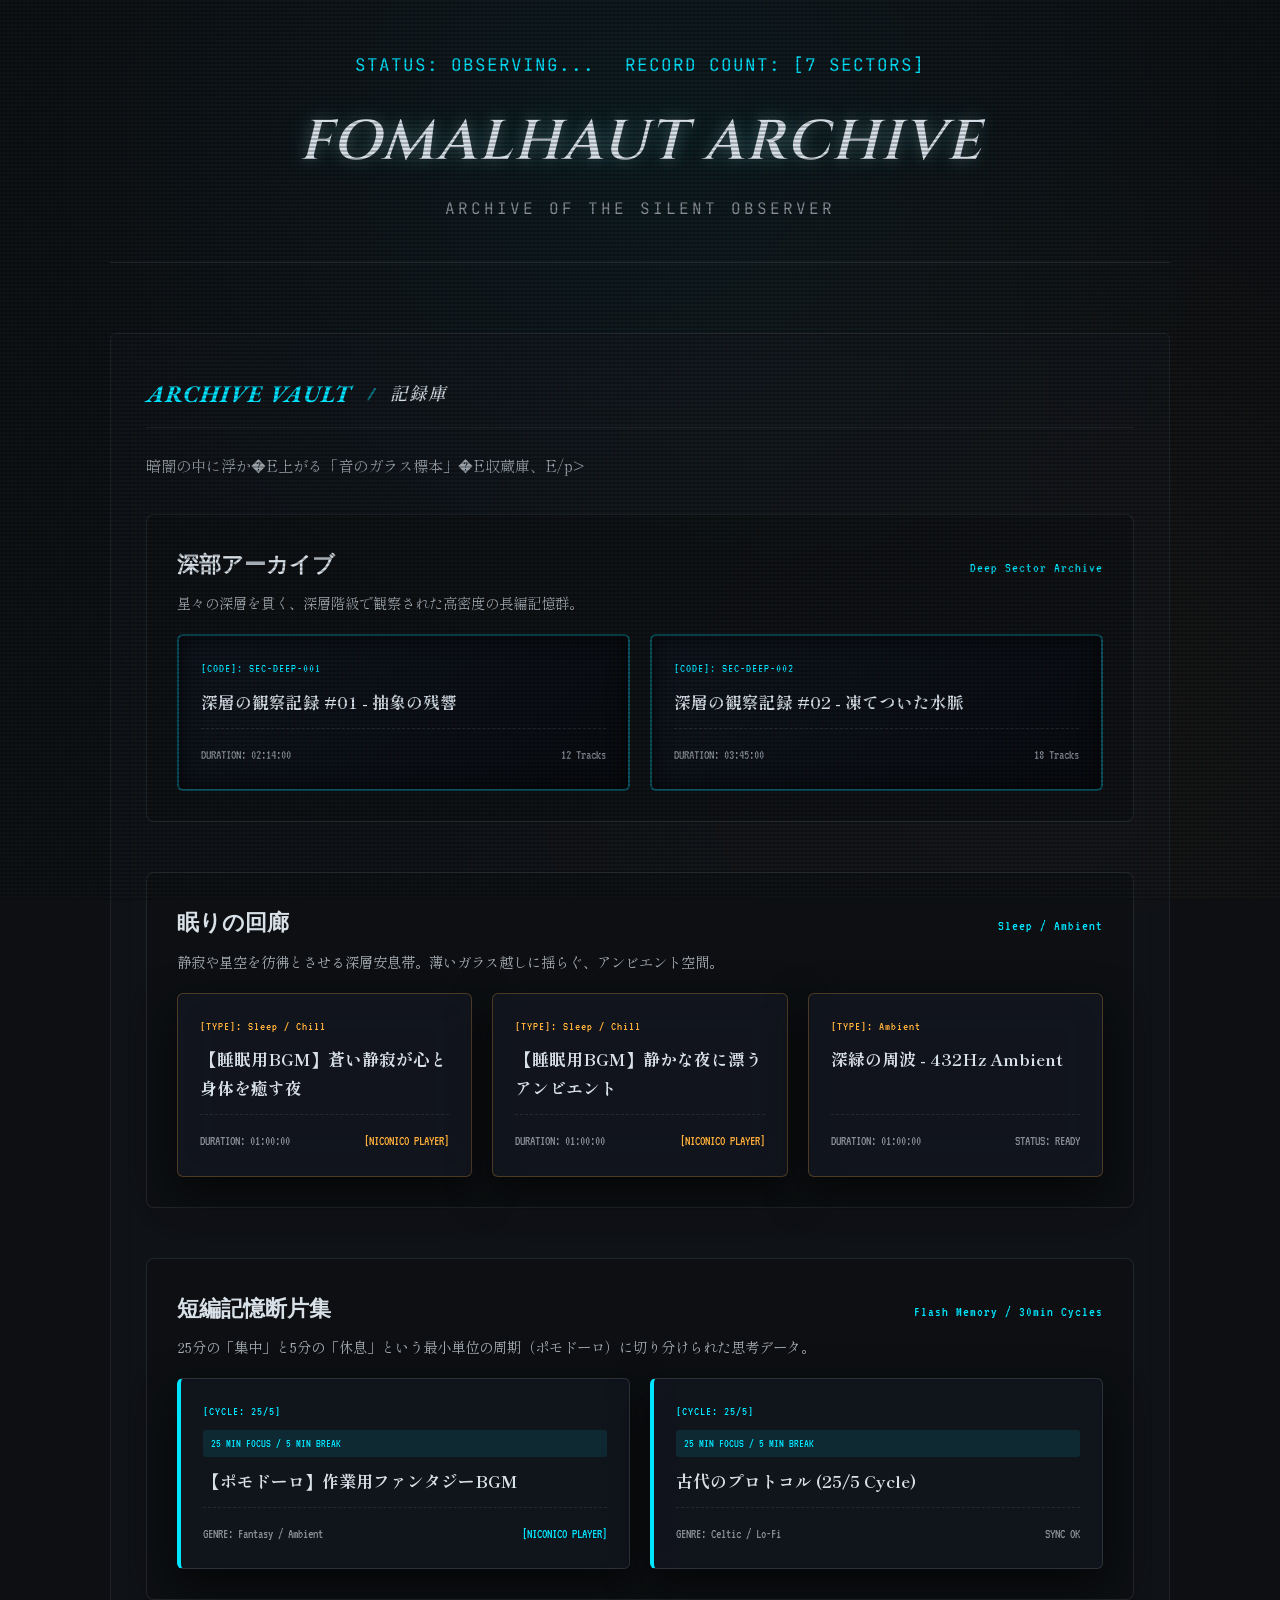
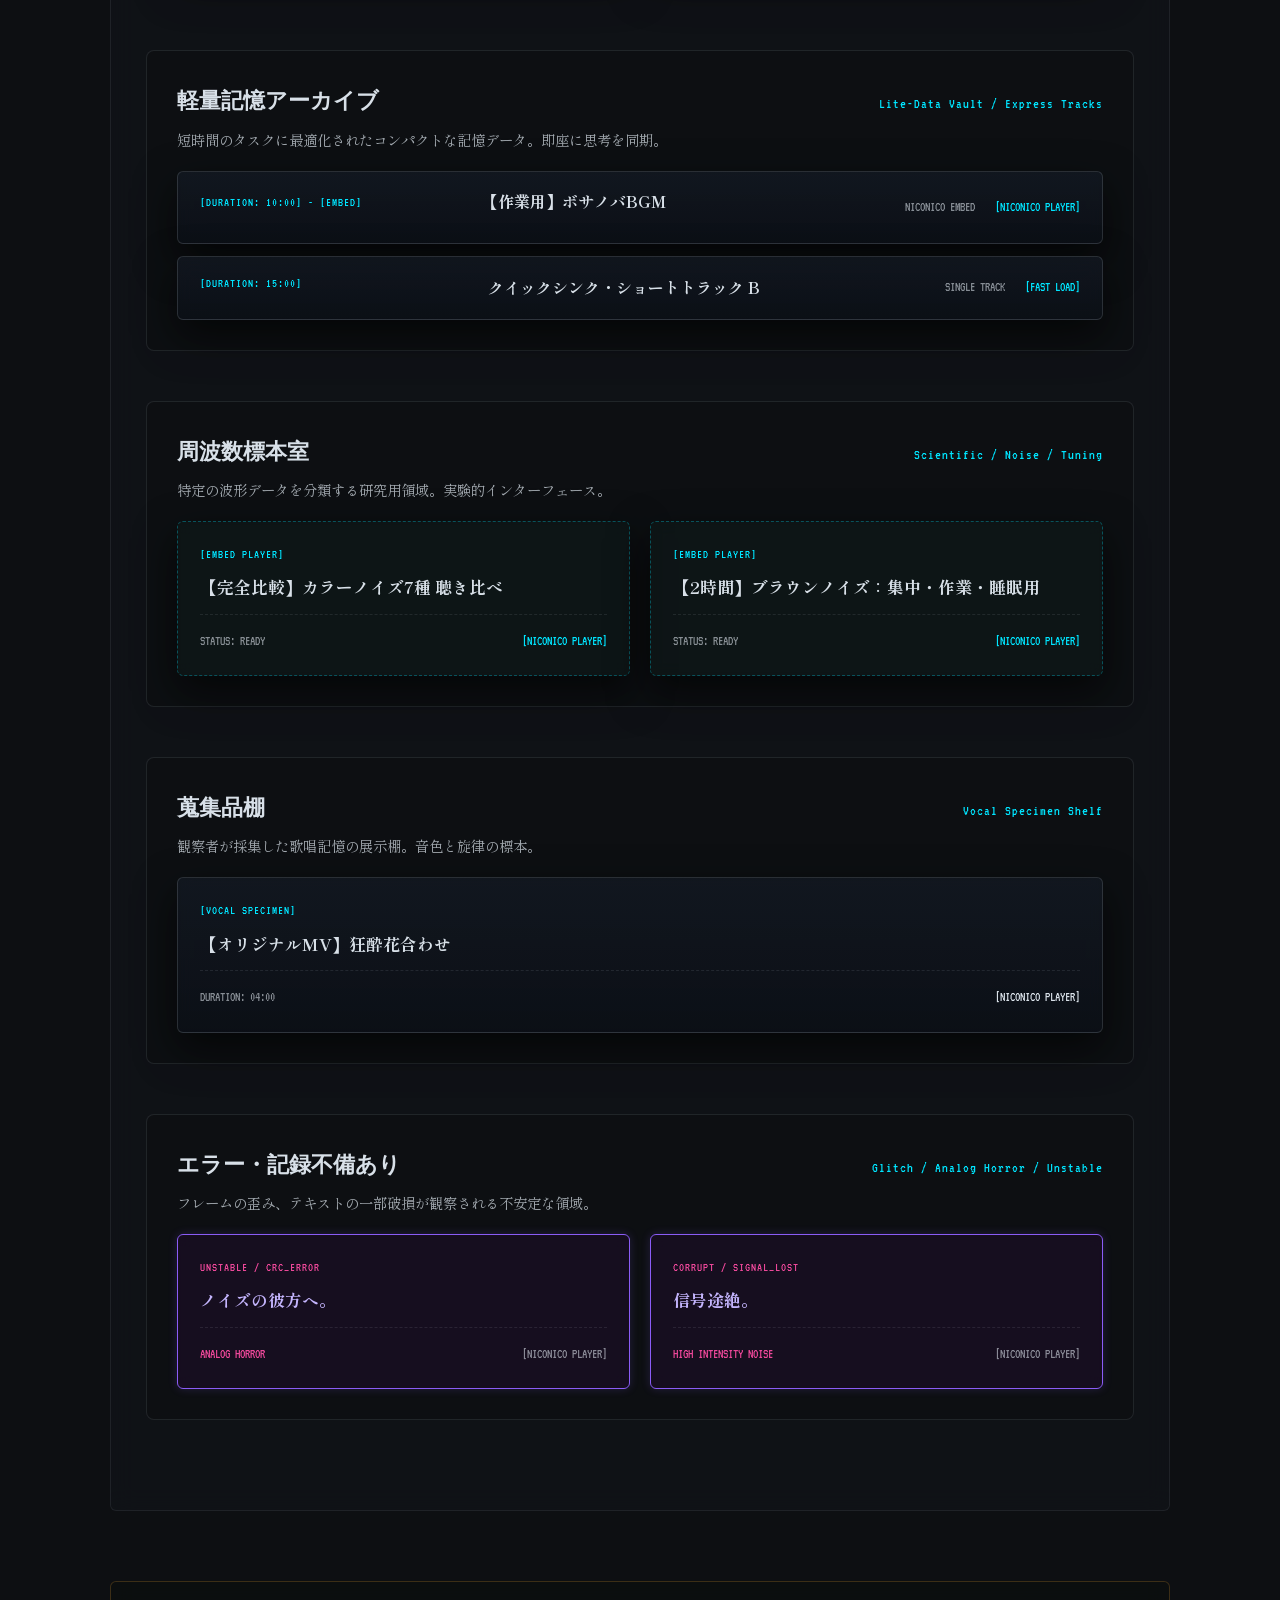
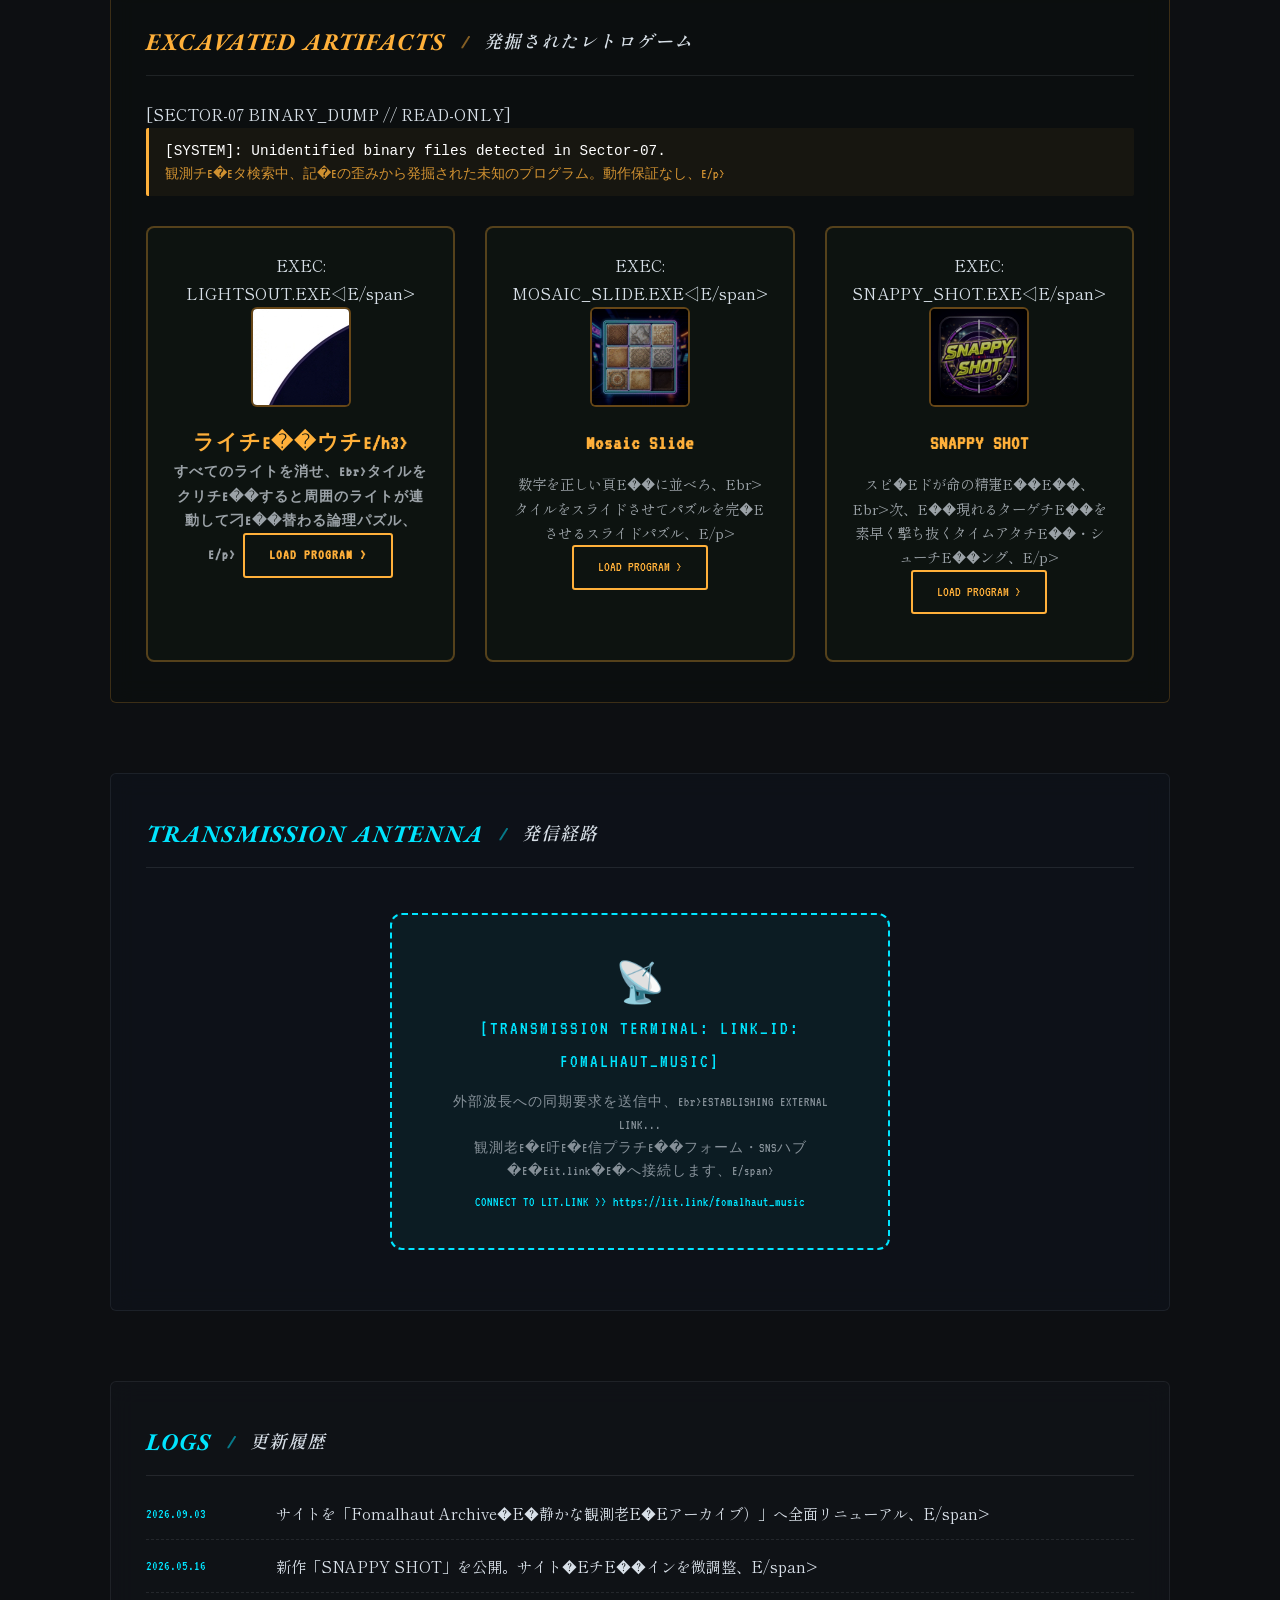
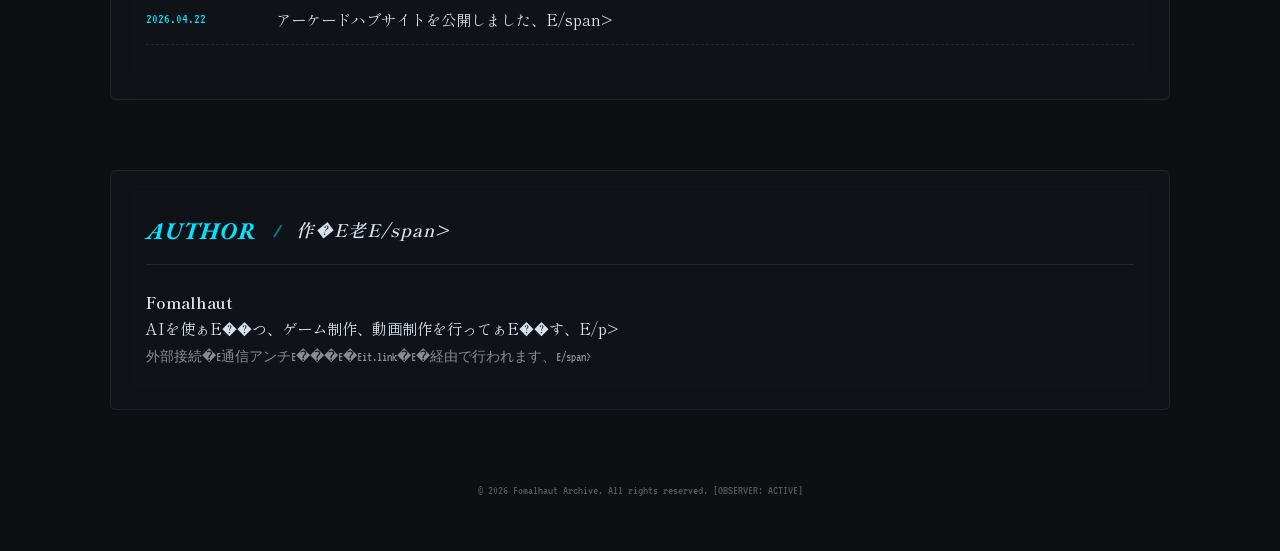
==== index.html @ b69c4d82 "feat: update sector count to 7 in index.html" ====
<!DOCTYPE html>
<html lang="ja">
<head>
    <meta charset="UTF-8">
    <meta name="viewport" content="width=device-width, initial-scale=1.0">
    <title>Fomalhaut Archive | Archive of the Silent Observer</title>
    <meta name="description" content="『Archive of the Silent Observer�E�静かな観測老E�Eアーカイブ）』。映像�E音響記�Eの収蔵庫と発掘されたレトロゲームのハブ、E>
    <!-- Google Fonts: Shippori Mincho, EB Garamond, VT323, Noto Sans JP -->
    <link rel="preconnect" href="https://fonts.googleapis.com">
    <link rel="preconnect" href="https://fonts.gstatic.com" crossorigin>
    <link href="https://fonts.googleapis.com/css2?family=Cinzel:wght@400;600&family=EB+Garamond:ital,wght@0,600;1,600&family=JetBrains+Mono:wght@300;400&family=Noto+Sans+JP:wght@300;400;700&family=Shippori+Mincho:wght@600;700&family=VT323&display=swap" rel="stylesheet">
    <link rel="stylesheet" href="style.css">
</head>
<body>
    <div class="container">
        <!-- ヘッダー / 観測室入口 -->
        <header class="observer-header">
            <div class="terminal-status-bar">
                <span class="status-indicator">STATUS: OBSERVING...</span>
                <span class="record-count-indicator">RECORD COUNT: [7 SECTORS]</span>
            </div>
            <h1 class="logo">FOMALHAUT ARCHIVE</h1>
            <p class="logo-sub">Archive of the Silent Observer</p>
        </header>

        <main>
            <!-- 記録庫�E�動画保管庫 ÁE6エリア�E�E-->
            <section id="archive-vault" class="vault-section">
                <div class="section-header-title">
                    <h2><span>ARCHIVE VAULT</span> <span class="divider">/</span> <span class="jp-text">記録庫</span></h2>
                    <p class="vault-intro">暗闇の中に浮か�E上がる「音のガラス標本」�E収蔵庫、E/p>
                </div>

                <!-- 吁E��リアが動皁E��生�EされるコンチE�� -->
                <div id="sectors-container">
                    <!-- JavaScriptでここに6エリアが展開されまぁE-->
                </div>
            </section>

            <!-- Fomalhaut Arcade�E�発掘されたレトロゲーム�E�E-->
            <section id="arcade-section" class="arcade-section">
                <h2><span>EXCAVATED ARTIFACTS</span> <span class="divider">/</span> <span class="jp-text">発掘されたレトロゲーム</span></h2>
                <div class="dos-terminal-box">
                    <div class="dos-bar">[SECTOR-07 BINARY_DUMP // READ-ONLY]</div>
                    <p class="arcade-flavor"><code>[SYSTEM]: Unidentified binary files detected in Sector-07.</code><br>観測チE�Eタ検索中、記�Eの歪みから発掘された未知のプログラム。動作保証なし、E/p>
                </div>
                
                <div class="game-grid dos-grid">
                    <!-- LightsOut -->
                    <article class="game-card dos-card" id="card-lights-out">
                        <div class="game-status-line"><span>EXEC: LIGHTSOUT.EXE</span><span class="amber-dot">◁E/span></div>
                        <div class="game-icon-wrapper">
                            <img src="assets/icons/lights_out_icon.png" alt="ライチE��ウチE class="game-icon">
                        </div>
                        <h3 class="game-title">ライチE��ウチE/h3>
                        <p class="game-desc">すべてのライトを消せ、Ebr>タイルをクリチE��すると周囲のライトが連動して刁E��替わる論理パズル、E/p>
                        <a href="./LightsOut/" target="_blank" rel="noopener noreferrer" class="play-button">LOAD PROGRAM &gt;</a>
                    </article>

                    <!-- Mosaic Slide -->
                    <article class="game-card dos-card" id="card-mosaic-slide">
                        <div class="game-status-line"><span>EXEC: MOSAIC_SLIDE.EXE</span><span class="amber-dot">◁E/span></div>
                        <div class="game-icon-wrapper">
                            <img src="assets/icons/mosaic_slide_icon.png" alt="Mosaic Slide" class="game-icon">
                        </div>
                        <h3 class="game-title">Mosaic Slide</h3>
                        <p class="game-desc">数字を正しい頁E��に並べろ、Ebr>タイルをスライドさせてパズルを完�Eさせるスライドパズル、E/p>
                        <a href="./Mosaic_Slide/" target="_blank" rel="noopener noreferrer" class="play-button">LOAD PROGRAM &gt;</a>
                    </article>

                    <!-- SNAPPY SHOT -->
                    <article class="game-card dos-card" id="card-snappy-shot">
                        <div class="game-status-line"><span>EXEC: SNAPPY_SHOT.EXE</span><span class="amber-dot">◁E/span></div>
                        <div class="game-icon-wrapper">
                            <img src="assets/icons/snappy_shot_icon.png" alt="SNAPPY SHOT" class="game-icon">
                        </div>
                        <h3 class="game-title">SNAPPY SHOT</h3>
                        <p class="game-desc">スピ�Eドが命の精寁E��E��、Ebr>次、E��現れるターゲチE��を素早く撃ち抜くタイムアタチE��・シューチE��ング、E/p>
                        <a href="./SnappyShot/" target="_blank" rel="noopener noreferrer" class="play-button">LOAD PROGRAM &gt;</a>
                    </article>
                </div>
            </section>

            <!-- 発信経路�E�ENSハブ / 通信アンチE���E�E-->
            <section id="transmission" class="transmission-section">
                <h2><span>TRANSMISSION ANTENNA</span> <span class="divider">/</span> <span class="jp-text">発信経路</span></h2>
                <div class="antenna-hub">
                    <a href="https://lit.link/fomalhaut_music" target="_blank" rel="noopener noreferrer" class="antenna-graphic" style="text-decoration: none; display: block;">
                        <div class="radar-sweep"></div>
                        <div class="antenna-icon">📡</div>
                        <div class="antenna-text">
                            <span class="broadcast-label" style="display:block; margin-bottom: 8px;">[TRANSMISSION TERMINAL: LINK_ID: FOMALHAUT_MUSIC]</span>
                            <span class="broadcast-sub" style="display:block; margin-bottom: 4px;">外部波長への同期要求を送信中、Ebr>ESTABLISHING EXTERNAL LINK...<br>観測老E�E吁E�E信プラチE��フォーム・SNSハブ�E�Eit.link�E�へ接続します、E/span>
                            <span class="broadcast-sub" style="color: var(--cyan-pulse); margin-top: 8px; display:inline-block;">CONNECT TO LIT.LINK &gt;&gt; https://lit.link/fomalhaut_music</span>
                        </div>
                    </a>
                </div>
            </section>

            <!-- 更新履歴 -->
            <section id="updates">
                <h2><span>LOGS</span> <span class="divider">/</span> <span class="jp-text">更新履歴</span></h2>
                <ul class="update-list">
                    <li class="update-item">
                        <span class="date">2026.09.03</span>
                        <span class="content">サイトを「Fomalhaut Archive�E�静かな観測老E�Eアーカイブ）」へ全面リニューアル、E/span>
                    </li>
                    <li class="update-item">
                        <span class="date">2026.05.16</span>
                        <span class="content">新作「SNAPPY SHOT」を公開。サイト�EチE��インを微調整、E/span>
                    </li>
                    <li class="update-item">
                        <span class="date">2026.04.22</span>
                        <span class="content">アーケードハブサイトを公開しました、E/span>
                    </li>
                </ul>
            </section>

            <!-- 作�E老E-->
            <section id="author">
                <h2><span>AUTHOR</span> <span class="divider">/</span> <span class="jp-text">作�E老E/span></h2>
                <div class="profile">
                    <div>
                        <p><strong>Fomalhaut</strong></p>
                        <p>AIを使ぁE��つ、ゲーム制作、動画制作を行ってぁE��す、E/p>
                        <div class="sns-links">
                            <span class="sns-note">外部接続�E通信アンチE���E�Eit.link�E�経由で行われます、E/span>
                        </div>
                    </div>
                </div>
            </section>
        </main>

        <footer style="text-align: center; margin-top: 40px; color: #555; font-size: 0.8rem; font-family: 'VT323', monospace;">
            <p>&copy; 2026 Fomalhaut Archive. All rights reserved. [OBSERVER: ACTIVE]</p>
        </footer>
    </div>

    <script src="script.js"></script>
</body>
</html>
---- style.css ----
/* 
  Fomalhaut Archive: デザインシステム
  コンセプトタイトル：『Archive of the Silent Observer（静かな観測者のアーカイブ）』
*/

:root {
  --deep-void: #0D0F12;
  --pale-ash: #D8E0E8;
  --cyan-pulse: #00E5FF;
  --amber-glow: #FFB03A;
  --void-violet: #8B5CF6;
  --card-bg: rgba(20, 24, 32, 0.75);
  --glass-bg: rgba(25, 30, 45, 0.45);
  
  --font-jp: 'Shippori Mincho', 'Noto Sans JP', serif;
  --font-en: 'EB Garamond', serif;
  --font-mono: 'VT323', monospace;
  --font-cinzel: 'Cinzel', serif;
  --font-jetbrains: 'JetBrains Mono', monospace;
}

* {
  margin: 0;
  padding: 0;
  box-sizing: border-box;
}

body {
  background-color: var(--deep-void);
  background-image: 
    radial-gradient(circle at 50% 15%, rgba(0, 229, 255, 0.05) 0%, transparent 60%),
    radial-gradient(circle at 80% 80%, rgba(255, 176, 58, 0.03) 0%, transparent 50%);
  background-attachment: fixed;
  color: var(--pale-ash);
  font-family: var(--font-jp);
  overflow-x: hidden;
  line-height: 1.7;
}

/* 粒状のノイズテクスチャ（有機的な粒子ノイズ） */
body::after {
  content: "";
  position: fixed;
  top: 0; left: 0; width: 100%; height: 100%;
  background-image: url("data:image/svg+xml;utf8,<svg xmlns='http://www.w3.org/2000/svg'><filter id='n'><feTurbulence type='fractalNoise' baseFrequency='0.85' numOctaves='3' stitchTiles='stitch'/></filter><rect width='100%25' height='100%25' filter='url(%23n)'/></svg>");
  opacity: 0.035;
  z-index: 9998;
  pointer-events: none;
  mix-blend-mode: overlay;
}

/* CRTスキャンライン・オーバーレイ（微弱アニメーション付き） */
body::before {
  content: " ";
  display: block;
  position: fixed;
  top: 0;
  left: 0;
  bottom: 0;
  right: 0;
  background: linear-gradient(rgba(13, 15, 18, 0) 50%, rgba(0, 0, 0, 0.3) 50%), 
              linear-gradient(90deg, rgba(0, 229, 255, 0.03), rgba(139, 92, 246, 0.01), rgba(255, 176, 58, 0.03));
  z-index: 9999;
  background-size: 100% 4px, 4px 100%;
  pointer-events: none;
  opacity: 0.8;
}

/* ジッターエフェクト共通クラス */
.jitter {
  animation: jitter-anim 0.2s infinite;
}

@keyframes jitter-anim {
  0% { transform: translate(0, 0); }
  20% { transform: translate(-1px, 1px); }
  40% { transform: translate(1px, -1px); }
  60% { transform: translate(-1px, -1px); }
  80% { transform: translate(1px, 1px); }
  100% { transform: translate(0, 0); }
}

/* コンテナ */
.container {
  max-width: 1100px;
  margin: 0 auto;
  padding: 50px 20px;
}

/* ヘッダー / 観測室入口 */
.observer-header {
  text-align: center;
  margin-bottom: 70px;
  border-bottom: 1px solid rgba(216, 224, 232, 0.15);
  padding-bottom: 40px;
}

.terminal-status-bar {
  font-family: var(--font-jetbrains);
  font-size: 1.1rem;
  color: var(--cyan-pulse);
  margin-bottom: 15px;
  display: flex;
  justify-content: center;
  gap: 30px;
  letter-spacing: 1px;
}

.status-indicator {
  animation: status-flicker 2.5s infinite alternate;
}

@keyframes status-flicker {
  0%, 100% { opacity: 1; text-shadow: 0 0 8px var(--cyan-pulse); }
  50% { opacity: 0.6; text-shadow: none; }
}

.logo {
  font-family: var(--font-cinzel);
  font-weight: 600;
  font-style: italic;
  font-size: 3.5rem;
  color: var(--pale-ash);
  letter-spacing: 2px;
  margin-bottom: 5px;
  text-shadow: 0 0 15px rgba(216, 224, 232, 0.3), 0 0 30px rgba(0, 229, 255, 0.2);
}

.logo-sub {
  font-family: var(--font-jetbrains);
  font-size: 1rem;
  color: rgba(216, 224, 232, 0.6);
  letter-spacing: 3px;
  text-transform: uppercase;
}

/* セクション共通 */
section {
  margin-bottom: 70px;
  padding: 40px 35px;
  background: rgba(20, 24, 32, 0.4);
  border: 1px solid rgba(216, 224, 232, 0.08);
  border-radius: 6px;
  backdrop-filter: blur(12px);
}

h2 {
  font-family: var(--font-en);
  font-style: italic;
  font-size: 1.5rem;
  margin-bottom: 25px;
  color: var(--cyan-pulse);
  border-bottom: 1px solid rgba(216, 224, 232, 0.1);
  padding-bottom: 12px;
  display: flex;
  align-items: center;
  gap: 1rem;
  letter-spacing: 1px;
}

h2 .divider {
  font-size: 1rem;
  opacity: 0.5;
  font-family: var(--font-mono);
}

h2 .jp-text {
  font-family: var(--font-jp);
  font-size: 1.1rem;
  font-weight: 600;
  transform: translateY(-2px);
  color: var(--pale-ash);
}

/* 記録庫（セクション群） */
.vault-intro {
  font-size: 0.95rem;
  color: rgba(216, 224, 232, 0.7);
  margin-bottom: 35px;
}

.sector-block {
  margin-bottom: 50px;
  padding: 30px;
  background: rgba(13, 15, 18, 0.6);
  border: 1px solid rgba(216, 224, 232, 0.1);
  border-radius: 8px;
  position: relative;
}

.sector-header {
  margin-bottom: 20px;
}

.sector-title-row {
  display: flex;
  justify-content: space-between;
  align-items: baseline;
  flex-wrap: wrap;
  gap: 10px;
  margin-bottom: 8px;
}

.sector-title {
  font-family: var(--font-en);
  font-size: 1.4rem;
  color: var(--pale-ash);
}

.sector-subtitle {
  font-family: var(--font-mono);
  font-size: 0.9rem;
  color: var(--cyan-pulse);
  letter-spacing: 1px;
}

.sector-desc {
  font-size: 0.9rem;
  color: rgba(216, 224, 232, 0.75);
  line-height: 1.6;
}

/* 6エリア別カードデザイン仕様 */
.sector-cards-grid {
  display: grid;
  grid-template-columns: repeat(auto-fit, minmax(280px, 1fr));
  gap: 20px;
  margin-top: 20px;
}

/* 共通アーカイブカード */
.archive-card {
  background: linear-gradient(180deg, rgba(20, 26, 36, 0.75) 0%, rgba(12, 16, 23, 0.85) 100%);
  box-shadow: 0 16px 40px rgba(0, 0, 0, 0.6);
  backdrop-filter: blur(8px) saturate(140%);
  -webkit-backdrop-filter: blur(8px) saturate(140%);
  border: 1px solid rgba(216, 224, 232, 0.15);
  border-radius: 6px;
  padding: 22px;
  transition: all 0.4s ease, box-shadow 0.4s ease, border-color 0.4s ease;
  position: relative;
  overflow: hidden;
  text-decoration: none;
  color: inherit;
  display: flex;
  flex-direction: column;
}

.card-meta-top {
  font-family: var(--font-mono);
  font-size: 0.8rem;
  color: var(--cyan-pulse);
  margin-bottom: 8px;
  letter-spacing: 1px;
}

.card-title {
  font-size: 1.05rem;
  font-weight: 700;
  margin-bottom: 12px;
  color: var(--pale-ash);
}

.card-details {
  font-family: var(--font-mono);
  font-size: 0.85rem;
  color: rgba(216, 224, 232, 0.6);
  margin-top: auto;
  padding-top: 15px;
  border-top: 1px dashed rgba(216, 224, 232, 0.1);
  display: flex;
  justify-content: space-between;
}

/* 1. 深部アーカイブ (Deep Sector): 重厚フレーム、深いグラデーション */
.sector-deep_sector .archive-card {
  background: linear-gradient(135deg, rgba(15, 20, 30, 0.95), rgba(8, 10, 15, 0.95));
  border: 2px solid rgba(0, 229, 255, 0.3);
  box-shadow: inset 0 0 20px rgba(0, 0, 0, 0.8);
}
.sector-deep_sector .archive-card:hover {
  border-color: var(--cyan-pulse);
  box-shadow: 0 0 25px rgba(0, 229, 255, 0.25), inset 0 0 10px rgba(0, 229, 255, 0.1);
  transform: translateY(-4px);
}

/* 2. 眠りの回廊 (Sleep/Ambient): すりガラス (Glassmorphism) */
.sector-sleep_corridor .archive-card {
  background: var(--glass-bg);
  backdrop-filter: blur(16px);
  -webkit-backdrop-filter: blur(16px);
  border: 1px solid rgba(255, 176, 58, 0.25);
}
.sector-sleep_corridor .card-meta-top {
  color: var(--amber-glow);
}
.sector-sleep_corridor .archive-card:hover {
  border-color: var(--amber-glow);
  box-shadow: 0 0 30px rgba(255, 176, 58, 0.2);
  transform: translateY(-4px);
}

/* 3. 短編記憶断片集 (Flash Memory): クロノメーター風UI、プログレスメーター */
.sector-flash_memory .archive-card {
  background: rgba(18, 22, 30, 0.85);
  border-left: 4px solid var(--cyan-pulse);
}
.sector-flash_memory .archive-card:hover {
  border-left-color: var(--amber-glow);
  box-shadow: 0 0 20px rgba(0, 229, 255, 0.15);
  transform: translateY(-4px);
}
.cycle-badge {
  display: inline-block;
  font-family: var(--font-mono);
  font-size: 0.75rem;
  background: rgba(0, 229, 255, 0.1);
  color: var(--cyan-pulse);
  padding: 3px 8px;
  border-radius: 3px;
  margin-bottom: 10px;
}

/* 4. 軽量記憶アーカイブ (Lite-Data Vault): コンパクト横長リスト */
.sector-lite_vault .sector-cards-grid {
  grid-template-columns: 1fr;
  gap: 12px;
}
.sector-lite_vault .archive-card {
  flex-direction: row;
  justify-content: space-between;
  align-items: center;
  padding: 16px 22px;
}
.sector-lite_vault .card-title {
  margin-bottom: 0;
  font-size: 1rem;
}
.sector-lite_vault .card-details {
  border-top: none;
  margin-top: 0;
  padding-top: 0;
  gap: 20px;
}
.sector-lite_vault .archive-card:hover {
  border-color: var(--cyan-pulse);
  background: rgba(25, 35, 50, 0.7);
  transform: translateX(6px);
}

/* 5. 周波数標本室 (Scientific/Noise): 研究室風グリッド、タグ・波形 */
.sector-freq_lab .archive-card {
  background: rgba(15, 25, 25, 0.7);
  border: 1px dashed rgba(0, 229, 255, 0.3);
}
.freq-tag {
  font-family: var(--font-mono);
  background: rgba(0, 229, 255, 0.15);
  color: var(--cyan-pulse);
  padding: 2px 6px;
  font-size: 0.75rem;
  border-radius: 2px;
}
.sector-freq_lab .archive-card:hover {
  border-style: solid;
  border-color: var(--cyan-pulse);
  box-shadow: 0 0 15px rgba(0, 229, 255, 0.2);
}

/* 6. エラー・記録不備あり (Glitch/Unstable): 歪むフレーム、色収差、Void Violet */
.sector-glitch_sector .archive-card {
  background: rgba(25, 15, 35, 0.85);
  border: 1px solid var(--void-violet);
  box-shadow: 0 0 10px rgba(139, 92, 246, 0.2);
}
.sector-glitch_sector .card-meta-top,
.sector-glitch_sector .card-title {
  color: #C4B5FD;
}
.sector-glitch_sector .archive-card:hover {
  border-color: #EC4899;
  box-shadow: 0 0 25px rgba(236, 72, 153, 0.4);
  animation: glitch-card 0.3s infinite;
}

@keyframes glitch-card {
  0% { transform: translate(0, 0); filter: hue-rotate(0deg); }
  20% { transform: translate(-2px, 2px); filter: hue-rotate(90deg); }
  40% { transform: translate(2px, -2px); filter: hue-rotate(180deg); }
  60% { transform: translate(-1px, -1px); filter: hue-rotate(270deg); }
  80% { transform: translate(1px, 1px); filter: hue-rotate(360deg); }
  100% { transform: translate(0, 0); filter: hue-rotate(0deg); }
}


/* Fomalhaut Arcade（発掘されたレトロゲームセクション） */
.arcade-section {
  background: rgba(10, 15, 12, 0.5);
  border-color: rgba(255, 176, 58, 0.2);
}
.arcade-section h2 {
  color: var(--amber-glow);
}
.arcade-flavor {
  font-family: var(--font-mono);
  font-size: 0.9rem;
  color: rgba(255, 176, 58, 0.8);
  margin-bottom: 30px;
  line-height: 1.5;
  background: rgba(255, 176, 58, 0.05);
  padding: 12px 16px;
  border-left: 3px solid var(--amber-glow);
  border-radius: 2px;
}
.arcade-flavor code {
  color: #fff;
}

.game-grid {
  display: grid;
  grid-template-columns: repeat(auto-fit, minmax(280px, 1fr));
  gap: 30px;
}

.game-card {
  background: rgba(15, 20, 18, 0.85);
  border: 2px solid rgba(255, 176, 58, 0.3);
  border-radius: 8px;
  padding: 24px;
  transition: all 0.3s ease;
  display: flex;
  flex-direction: column;
  align-items: center;
  text-align: center;
}

.game-card:hover {
  transform: translateY(-6px);
  border-color: var(--amber-glow);
  box-shadow: 0 0 25px rgba(255, 176, 58, 0.3);
}

.game-icon-wrapper {
  position: relative;
  width: 100px;
  height: 100px;
  border-radius: 6px;
  margin-bottom: 18px;
  border: 2px solid rgba(255, 176, 58, 0.4);
  background: #000;
  overflow: hidden;
}

/* アイコンの上に薄くノイズとビネット（周辺減光）を乗せる */
.game-icon-wrapper::after {
  content: "";
  position: absolute;
  top: 0; left: 0; right: 0; bottom: 0;
  box-shadow: inset 0 0 16px rgba(0, 0, 0, 0.7);
  background-image: url("data:image/svg+xml;utf8,<svg xmlns='http://www.w3.org/2000/svg'><filter id='n'><feTurbulence type='fractalNoise' baseFrequency='1.2' numOctaves='2' stitchTiles='stitch'/></filter><rect width='100%25' height='100%25' filter='url(%23n)'/></svg>");
  opacity: 0.2;
  mix-blend-mode: overlay;
  pointer-events: none;
}

.game-icon {
  width: 100%;
  height: 100%;
  object-fit: cover;
  display: block;
}

/* 観測レンズ越し効果 (Arcade & 埋め込み動画) */
.game-icon, .embed-player-box iframe {
  filter: brightness(0.7) contrast(1.1) grayscale(20%);
  transition: filter 0.4s ease;
}
.archive-card:hover .embed-player-box iframe,
.game-card:hover .game-icon {
  filter: brightness(0.95) contrast(1.05) grayscale(0%);
}

.game-title {
  font-family: var(--font-mono);
  font-size: 1.3rem;
  margin-bottom: 12px;
  color: var(--amber-glow);
  letter-spacing: 1px;
}

.game-desc {
  font-size: 0.9rem;
  margin-bottom: 22px;
  color: rgba(216, 224, 232, 0.7);
  min-height: 3.5em;
}

.play-button {
  display: inline-block;
  padding: 8px 24px;
  background: transparent;
  border: 2px solid var(--amber-glow);
  color: var(--amber-glow);
  text-decoration: none;
  font-family: var(--font-mono);
  font-size: 0.9rem;
  border-radius: 3px;
  transition: all 0.3s;
  cursor: pointer;
}

.play-button:hover {
  background: var(--amber-glow);
  color: var(--deep-void);
  box-shadow: 0 0 15px var(--amber-glow);
}


/* 発信経路セクション (SNSハブ / 通信アンテナ) */
.transmission-section {
  text-align: center;
  background: rgba(15, 20, 30, 0.5);
}

.antenna-hub {
  display: flex;
  justify-content: center;
  padding: 20px 0;
}

.antenna-graphic {
  background: rgba(0, 229, 255, 0.05);
  border: 2px dashed var(--cyan-pulse);
  border-radius: 12px;
  padding: 30px 50px;
  cursor: pointer;
  transition: all 0.4s ease;
  position: relative;
  overflow: hidden;
  display: flex;
  flex-direction: column;
  align-items: center;
  gap: 12px;
  width: 100%;
  max-width: 500px;
}

.antenna-graphic:hover {
  background: rgba(0, 229, 255, 0.12);
  border-style: solid;
  box-shadow: 0 0 30px rgba(0, 229, 255, 0.3);
  transform: scale(1.02);
}

.antenna-icon {
  font-size: 2.5rem;
  animation: antenna-pulse 2s infinite ease-in-out;
}

@keyframes antenna-pulse {
  0%, 100% { transform: scale(1); filter: drop-shadow(0 0 5px var(--cyan-pulse)); }
  50% { transform: scale(1.1); filter: drop-shadow(0 0 15px var(--cyan-pulse)); }
}

.antenna-text {
  display: flex;
  flex-direction: column;
  gap: 4px;
}

.broadcast-label {
  font-family: var(--font-mono);
  font-size: 1.2rem;
  color: var(--cyan-pulse);
  letter-spacing: 2px;
}

.broadcast-sub {
  font-family: var(--font-mono);
  font-size: 0.85rem;
  color: rgba(216, 224, 232, 0.6);
  letter-spacing: 1px;
}


/* 更新履歴 & 作成者 */
.update-list {
  list-style: none;
}

.update-item {
  display: flex;
  align-items: center;
  margin-bottom: 14px;
  padding-bottom: 12px;
  border-bottom: 1px dashed rgba(216, 224, 232, 0.1);
  font-size: 0.95rem;
}

.date {
  color: var(--cyan-pulse);
  font-family: var(--font-mono);
  font-size: 0.9rem;
  width: 130px;
  flex-shrink: 0;
}

.profile {
  display: flex;
  align-items: center;
  gap: 20px;
  font-size: 0.95rem;
}

.sns-note {
  font-family: var(--font-mono);
  font-size: 0.85rem;
  color: rgba(216, 224, 232, 0.6);
}





/* モバイル対応 */
@media (max-width: 768px) {
  .logo { font-size: 2.3rem; }
  .terminal-status-bar { font-size: 0.9rem; gap: 15px; }
  section { padding: 25px 15px; }
  .sector-cards-grid { grid-template-columns: 1fr; }
}
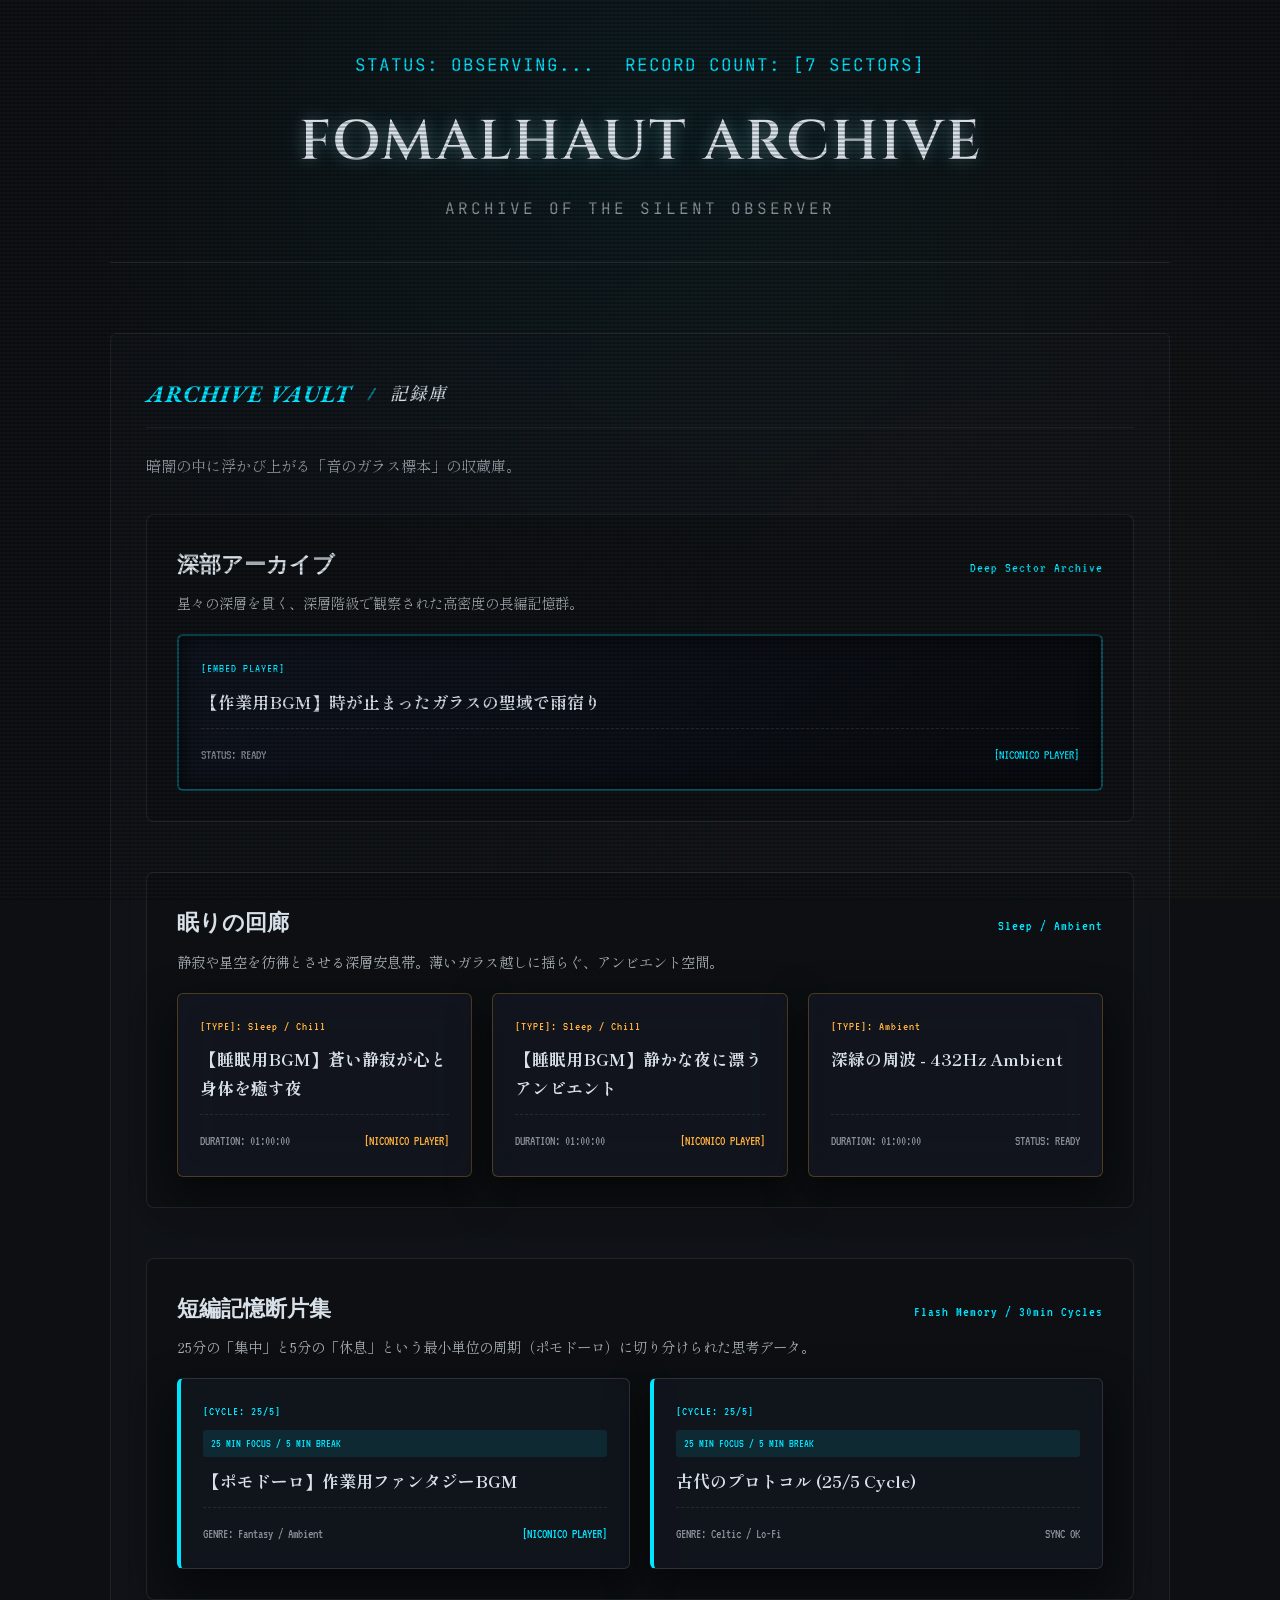
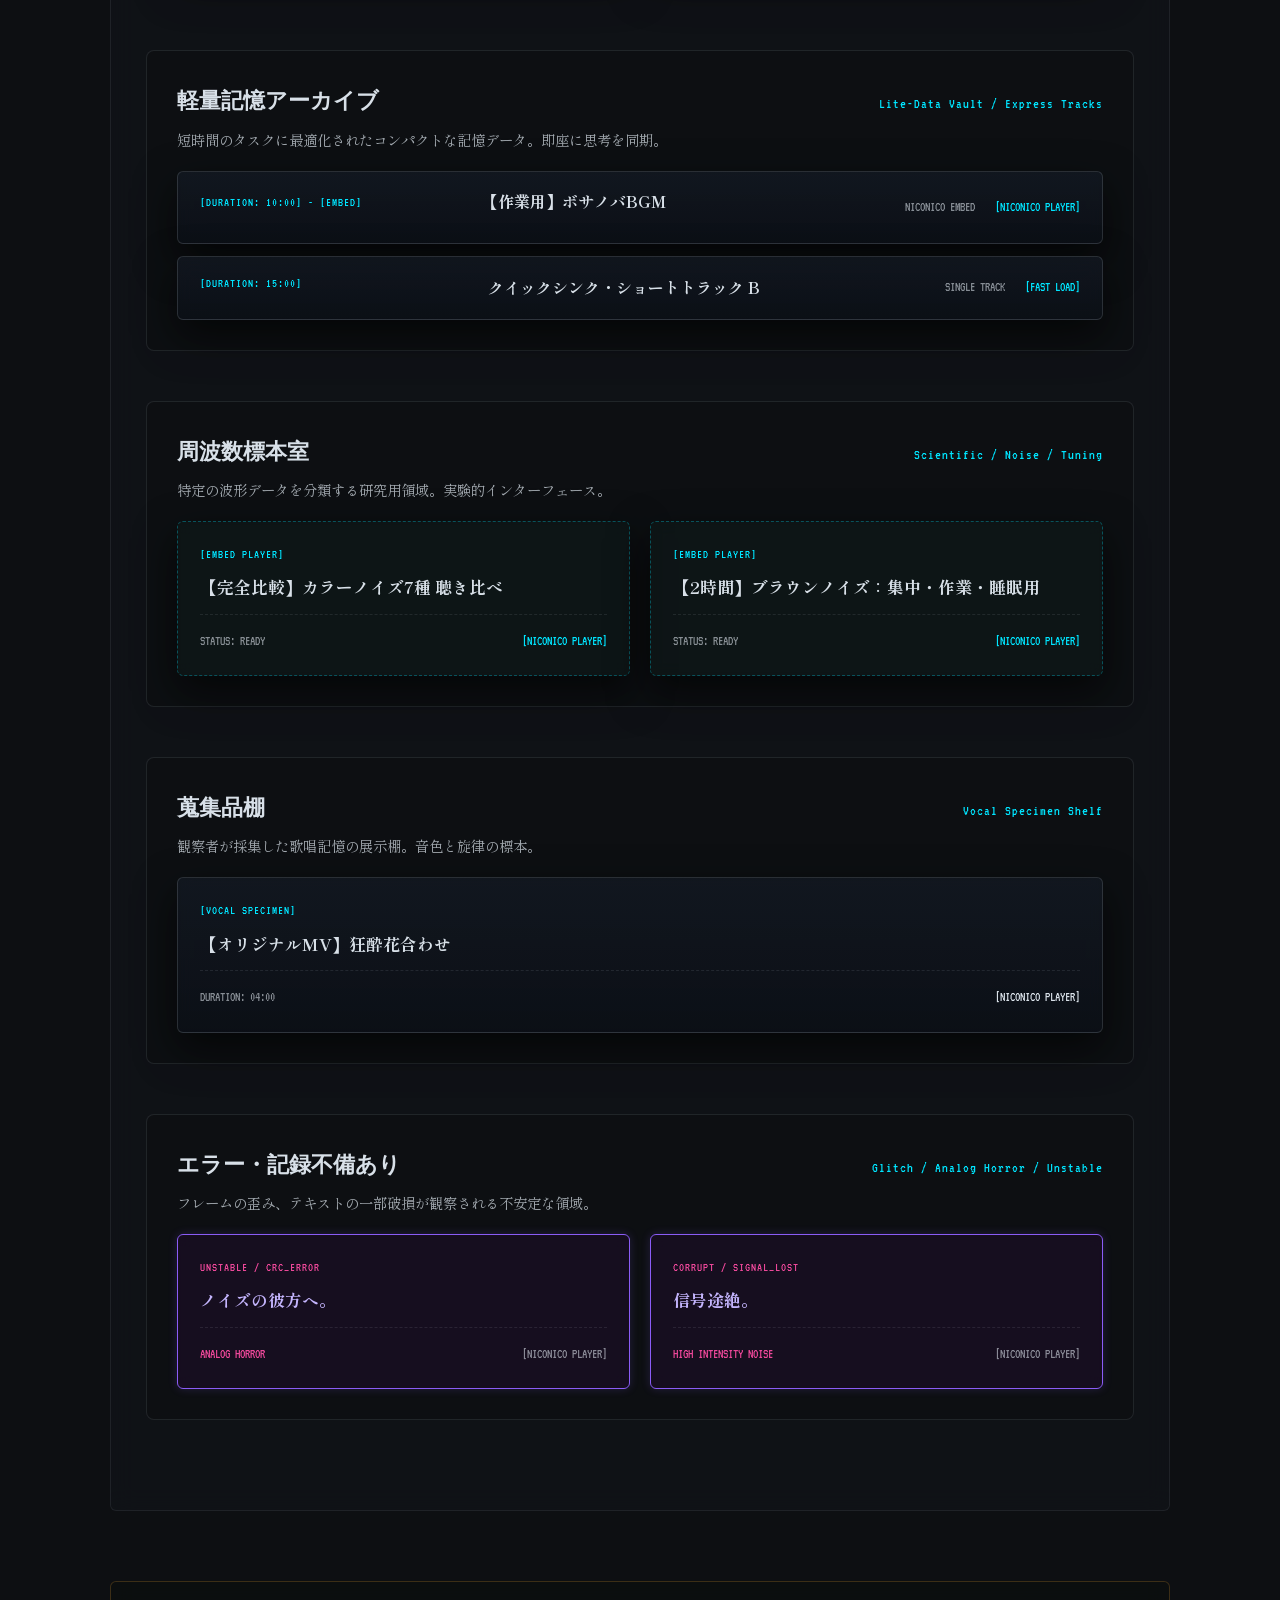
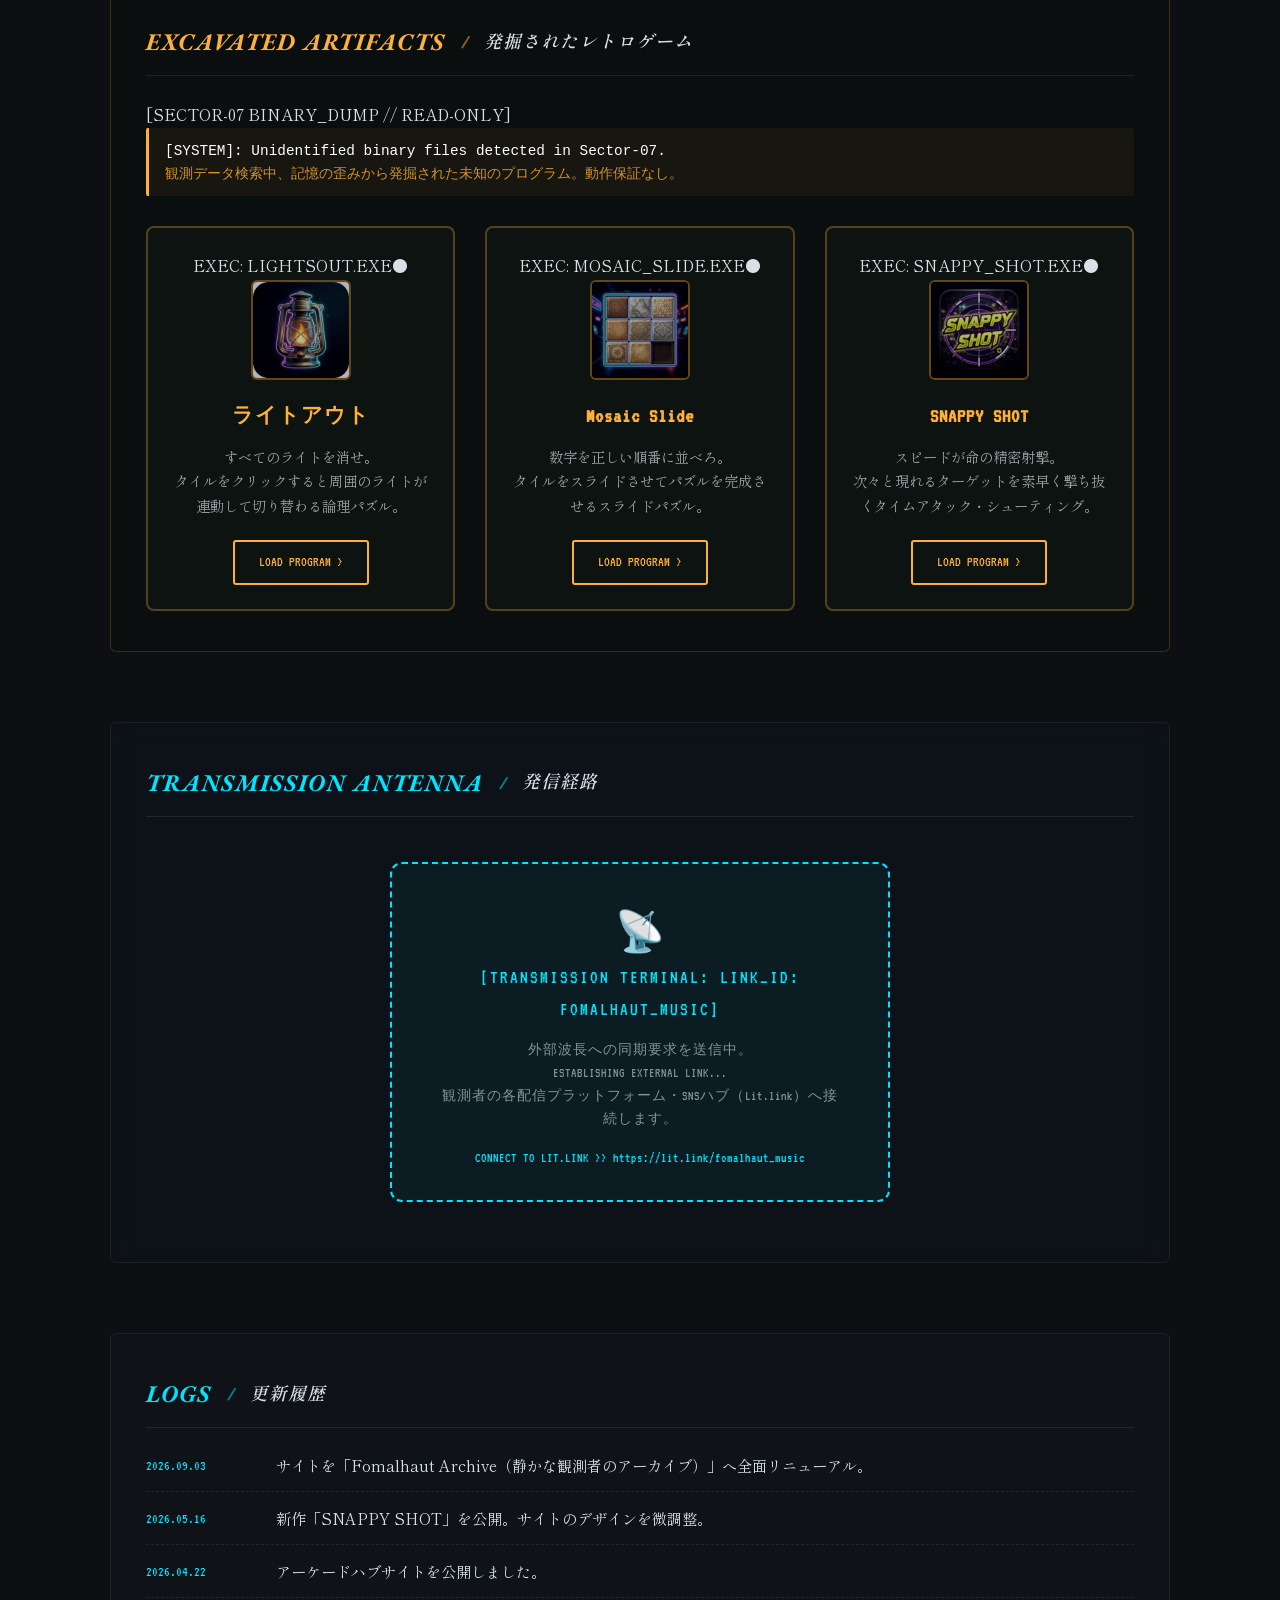
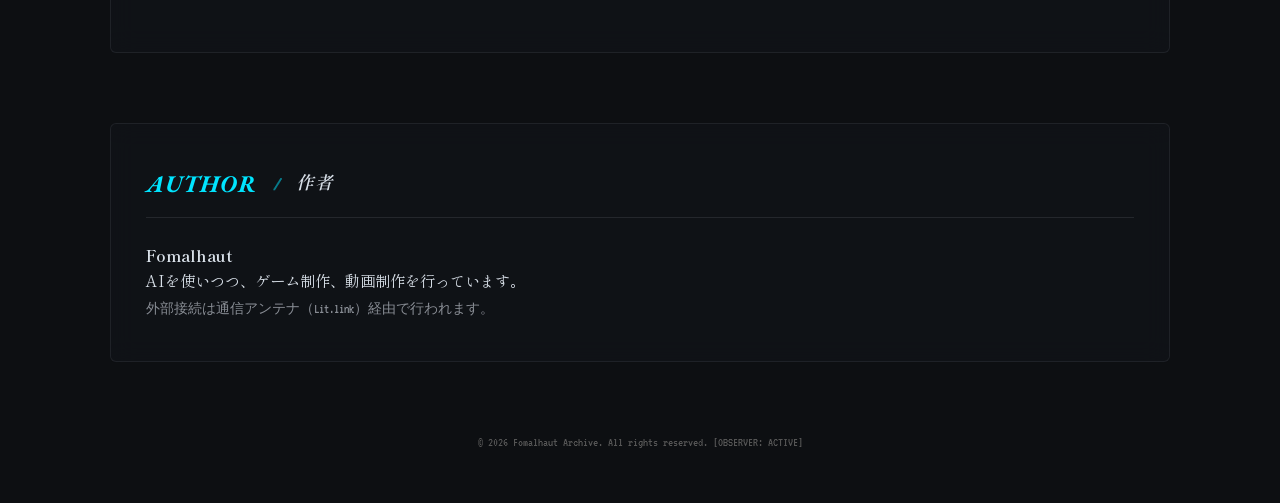
==== commit 60b4fd8b: "文字化けなど修正" ====
--- a/index.html
+++ b/index.html
@@ -4,7 +4,7 @@
     <meta charset="UTF-8">
     <meta name="viewport" content="width=device-width, initial-scale=1.0">
     <title>Fomalhaut Archive | Archive of the Silent Observer</title>
-    <meta name="description" content="『Archive of the Silent Observer�E�静かな観測老E�Eアーカイブ）』。映像�E音響記�Eの収蔵庫と発掘されたレトロゲームのハブ、E>
+    <meta name="description" content="『Archive of the Silent Observer（静かな観測者のアーカイブ）』。映像・音響記憶の収蔵庫と発掘されたレトロゲームのハブ。">
     <!-- Google Fonts: Shippori Mincho, EB Garamond, VT323, Noto Sans JP -->
     <link rel="preconnect" href="https://fonts.googleapis.com">
     <link rel="preconnect" href="https://fonts.gstatic.com" crossorigin>
@@ -24,64 +24,64 @@
         </header>
 
         <main>
-            <!-- 記録庫�E�動画保管庫 ÁE6エリア�E�E-->
+            <!-- 記録庫（動画保管庫・7エリア） -->
             <section id="archive-vault" class="vault-section">
                 <div class="section-header-title">
                     <h2><span>ARCHIVE VAULT</span> <span class="divider">/</span> <span class="jp-text">記録庫</span></h2>
-                    <p class="vault-intro">暗闇の中に浮か�E上がる「音のガラス標本」�E収蔵庫、E/p>
+                    <p class="vault-intro">暗闇の中に浮かび上がる「音のガラス標本」の収蔵庫。</p>
                 </div>
 
-                <!-- 吁E��リアが動皁E��生�EされるコンチE�� -->
+                <!-- 各エリアが動的に生成されるコンテナ -->
                 <div id="sectors-container">
-                    <!-- JavaScriptでここに6エリアが展開されまぁE-->
+                    <!-- JavaScriptでここに7エリアが展開されます -->
                 </div>
             </section>
 
-            <!-- Fomalhaut Arcade�E�発掘されたレトロゲーム�E�E-->
+            <!-- Fomalhaut Arcade（発掘されたレトロゲーム） -->
             <section id="arcade-section" class="arcade-section">
                 <h2><span>EXCAVATED ARTIFACTS</span> <span class="divider">/</span> <span class="jp-text">発掘されたレトロゲーム</span></h2>
                 <div class="dos-terminal-box">
                     <div class="dos-bar">[SECTOR-07 BINARY_DUMP // READ-ONLY]</div>
-                    <p class="arcade-flavor"><code>[SYSTEM]: Unidentified binary files detected in Sector-07.</code><br>観測チE�Eタ検索中、記�Eの歪みから発掘された未知のプログラム。動作保証なし、E/p>
+                    <p class="arcade-flavor"><code>[SYSTEM]: Unidentified binary files detected in Sector-07.</code><br>観測データ検索中、記憶の歪みから発掘された未知のプログラム。動作保証なし。</p>
                 </div>
                 
                 <div class="game-grid dos-grid">
                     <!-- LightsOut -->
                     <article class="game-card dos-card" id="card-lights-out">
-                        <div class="game-status-line"><span>EXEC: LIGHTSOUT.EXE</span><span class="amber-dot">◁E/span></div>
+                        <div class="game-status-line"><span>EXEC: LIGHTSOUT.EXE</span><span class="amber-dot">●</span></div>
                         <div class="game-icon-wrapper">
-                            <img src="assets/icons/lights_out_icon.png" alt="ライチE��ウチE class="game-icon">
+                            <img src="assets/icons/lights_out_icon.png" alt="ライトアウト" class="game-icon">
                         </div>
-                        <h3 class="game-title">ライチE��ウチE/h3>
-                        <p class="game-desc">すべてのライトを消せ、Ebr>タイルをクリチE��すると周囲のライトが連動して刁E��替わる論理パズル、E/p>
+                        <h3 class="game-title">ライトアウト</h3>
+                        <p class="game-desc">すべてのライトを消せ。<br>タイルをクリックすると周囲のライトが連動して切り替わる論理パズル。</p>
                         <a href="./LightsOut/" target="_blank" rel="noopener noreferrer" class="play-button">LOAD PROGRAM &gt;</a>
                     </article>
 
                     <!-- Mosaic Slide -->
                     <article class="game-card dos-card" id="card-mosaic-slide">
-                        <div class="game-status-line"><span>EXEC: MOSAIC_SLIDE.EXE</span><span class="amber-dot">◁E/span></div>
+                        <div class="game-status-line"><span>EXEC: MOSAIC_SLIDE.EXE</span><span class="amber-dot">●</span></div>
                         <div class="game-icon-wrapper">
                             <img src="assets/icons/mosaic_slide_icon.png" alt="Mosaic Slide" class="game-icon">
                         </div>
                         <h3 class="game-title">Mosaic Slide</h3>
-                        <p class="game-desc">数字を正しい頁E��に並べろ、Ebr>タイルをスライドさせてパズルを完�Eさせるスライドパズル、E/p>
+                        <p class="game-desc">数字を正しい順番に並べろ。<br>タイルをスライドさせてパズルを完成させるスライドパズル。</p>
                         <a href="./Mosaic_Slide/" target="_blank" rel="noopener noreferrer" class="play-button">LOAD PROGRAM &gt;</a>
                     </article>
 
                     <!-- SNAPPY SHOT -->
                     <article class="game-card dos-card" id="card-snappy-shot">
-                        <div class="game-status-line"><span>EXEC: SNAPPY_SHOT.EXE</span><span class="amber-dot">◁E/span></div>
+                        <div class="game-status-line"><span>EXEC: SNAPPY_SHOT.EXE</span><span class="amber-dot">●</span></div>
                         <div class="game-icon-wrapper">
                             <img src="assets/icons/snappy_shot_icon.png" alt="SNAPPY SHOT" class="game-icon">
                         </div>
                         <h3 class="game-title">SNAPPY SHOT</h3>
-                        <p class="game-desc">スピ�Eドが命の精寁E��E��、Ebr>次、E��現れるターゲチE��を素早く撃ち抜くタイムアタチE��・シューチE��ング、E/p>
+                        <p class="game-desc">スピードが命の精密射撃。<br>次々と現れるターゲットを素早く撃ち抜くタイムアタック・シューティング。</p>
                         <a href="./SnappyShot/" target="_blank" rel="noopener noreferrer" class="play-button">LOAD PROGRAM &gt;</a>
                     </article>
                 </div>
             </section>
 
-            <!-- 発信経路�E�ENSハブ / 通信アンチE���E�E-->
+            <!-- 発信経路（SNSハブ / 通信アンテナ） -->
             <section id="transmission" class="transmission-section">
                 <h2><span>TRANSMISSION ANTENNA</span> <span class="divider">/</span> <span class="jp-text">発信経路</span></h2>
                 <div class="antenna-hub">
@@ -90,7 +90,7 @@
                         <div class="antenna-icon">📡</div>
                         <div class="antenna-text">
                             <span class="broadcast-label" style="display:block; margin-bottom: 8px;">[TRANSMISSION TERMINAL: LINK_ID: FOMALHAUT_MUSIC]</span>
-                            <span class="broadcast-sub" style="display:block; margin-bottom: 4px;">外部波長への同期要求を送信中、Ebr>ESTABLISHING EXTERNAL LINK...<br>観測老E�E吁E�E信プラチE��フォーム・SNSハブ�E�Eit.link�E�へ接続します、E/span>
+                            <span class="broadcast-sub" style="display:block; margin-bottom: 4px;">外部波長への同期要求を送信中。<br>ESTABLISHING EXTERNAL LINK...<br>観測者の各配信プラットフォーム・SNSハブ（Lit.link）へ接続します。</span>
                             <span class="broadcast-sub" style="color: var(--cyan-pulse); margin-top: 8px; display:inline-block;">CONNECT TO LIT.LINK &gt;&gt; https://lit.link/fomalhaut_music</span>
                         </div>
                     </a>
@@ -103,28 +103,28 @@
                 <ul class="update-list">
                     <li class="update-item">
                         <span class="date">2026.09.03</span>
-                        <span class="content">サイトを「Fomalhaut Archive�E�静かな観測老E�Eアーカイブ）」へ全面リニューアル、E/span>
+                        <span class="content">サイトを「Fomalhaut Archive（静かな観測者のアーカイブ）」へ全面リニューアル。</span>
                     </li>
                     <li class="update-item">
                         <span class="date">2026.05.16</span>
-                        <span class="content">新作「SNAPPY SHOT」を公開。サイト�EチE��インを微調整、E/span>
+                        <span class="content">新作「SNAPPY SHOT」を公開。サイトのデザインを微調整。</span>
                     </li>
                     <li class="update-item">
                         <span class="date">2026.04.22</span>
-                        <span class="content">アーケードハブサイトを公開しました、E/span>
+                        <span class="content">アーケードハブサイトを公開しました。</span>
                     </li>
                 </ul>
             </section>
 
-            <!-- 作�E老E-->
+            <!-- 作者 -->
             <section id="author">
-                <h2><span>AUTHOR</span> <span class="divider">/</span> <span class="jp-text">作�E老E/span></h2>
+                <h2><span>AUTHOR</span> <span class="divider">/</span> <span class="jp-text">作者</span></h2>
                 <div class="profile">
                     <div>
                         <p><strong>Fomalhaut</strong></p>
-                        <p>AIを使ぁE��つ、ゲーム制作、動画制作を行ってぁE��す、E/p>
+                        <p>AIを使いつつ、ゲーム制作、動画制作を行っています。</p>
                         <div class="sns-links">
-                            <span class="sns-note">外部接続�E通信アンチE���E�Eit.link�E�経由で行われます、E/span>
+                            <span class="sns-note">外部接続は通信アンテナ（Lit.link）経由で行われます。</span>
                         </div>
                     </div>
                 </div>
--- a/style.css
+++ b/style.css
@@ -118,7 +118,6 @@
 .logo {
   font-family: var(--font-cinzel);
   font-weight: 600;
-  font-style: italic;
   font-size: 3.5rem;
   color: var(--pale-ash);
   letter-spacing: 2px;
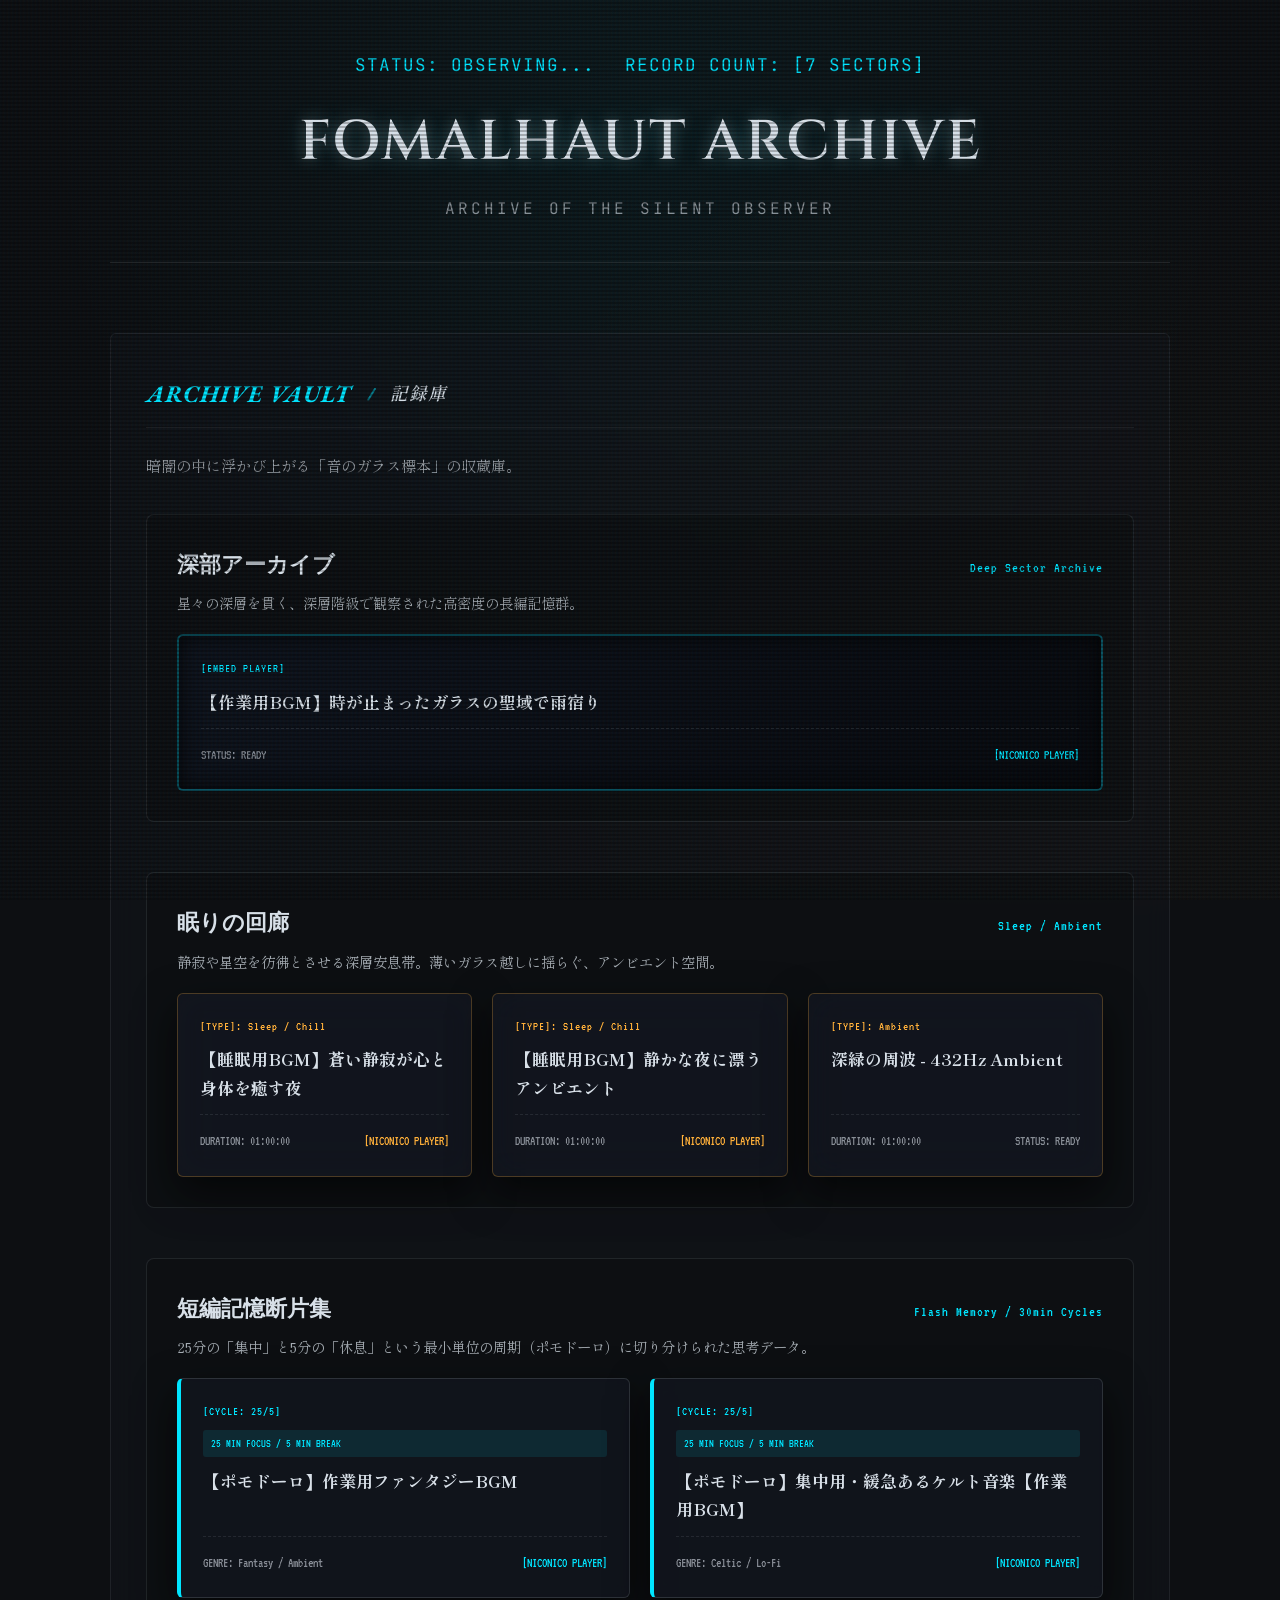
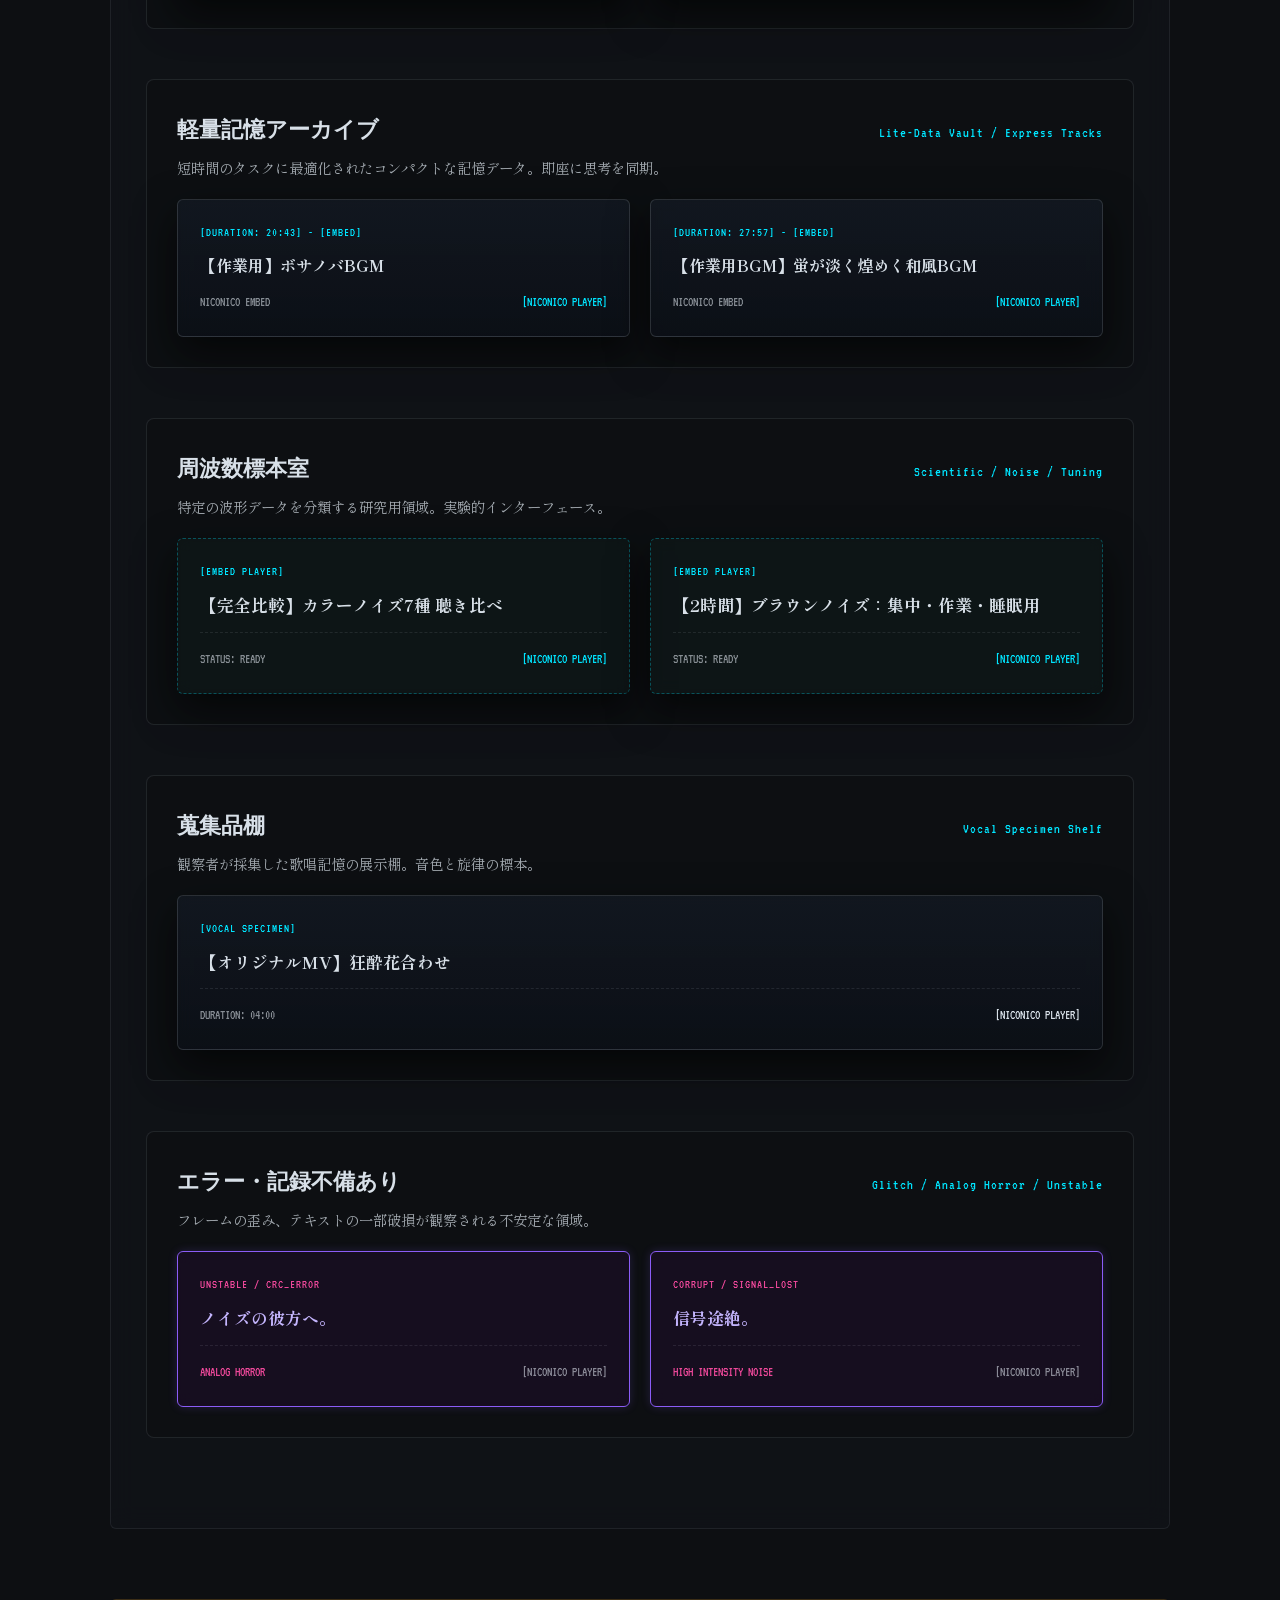
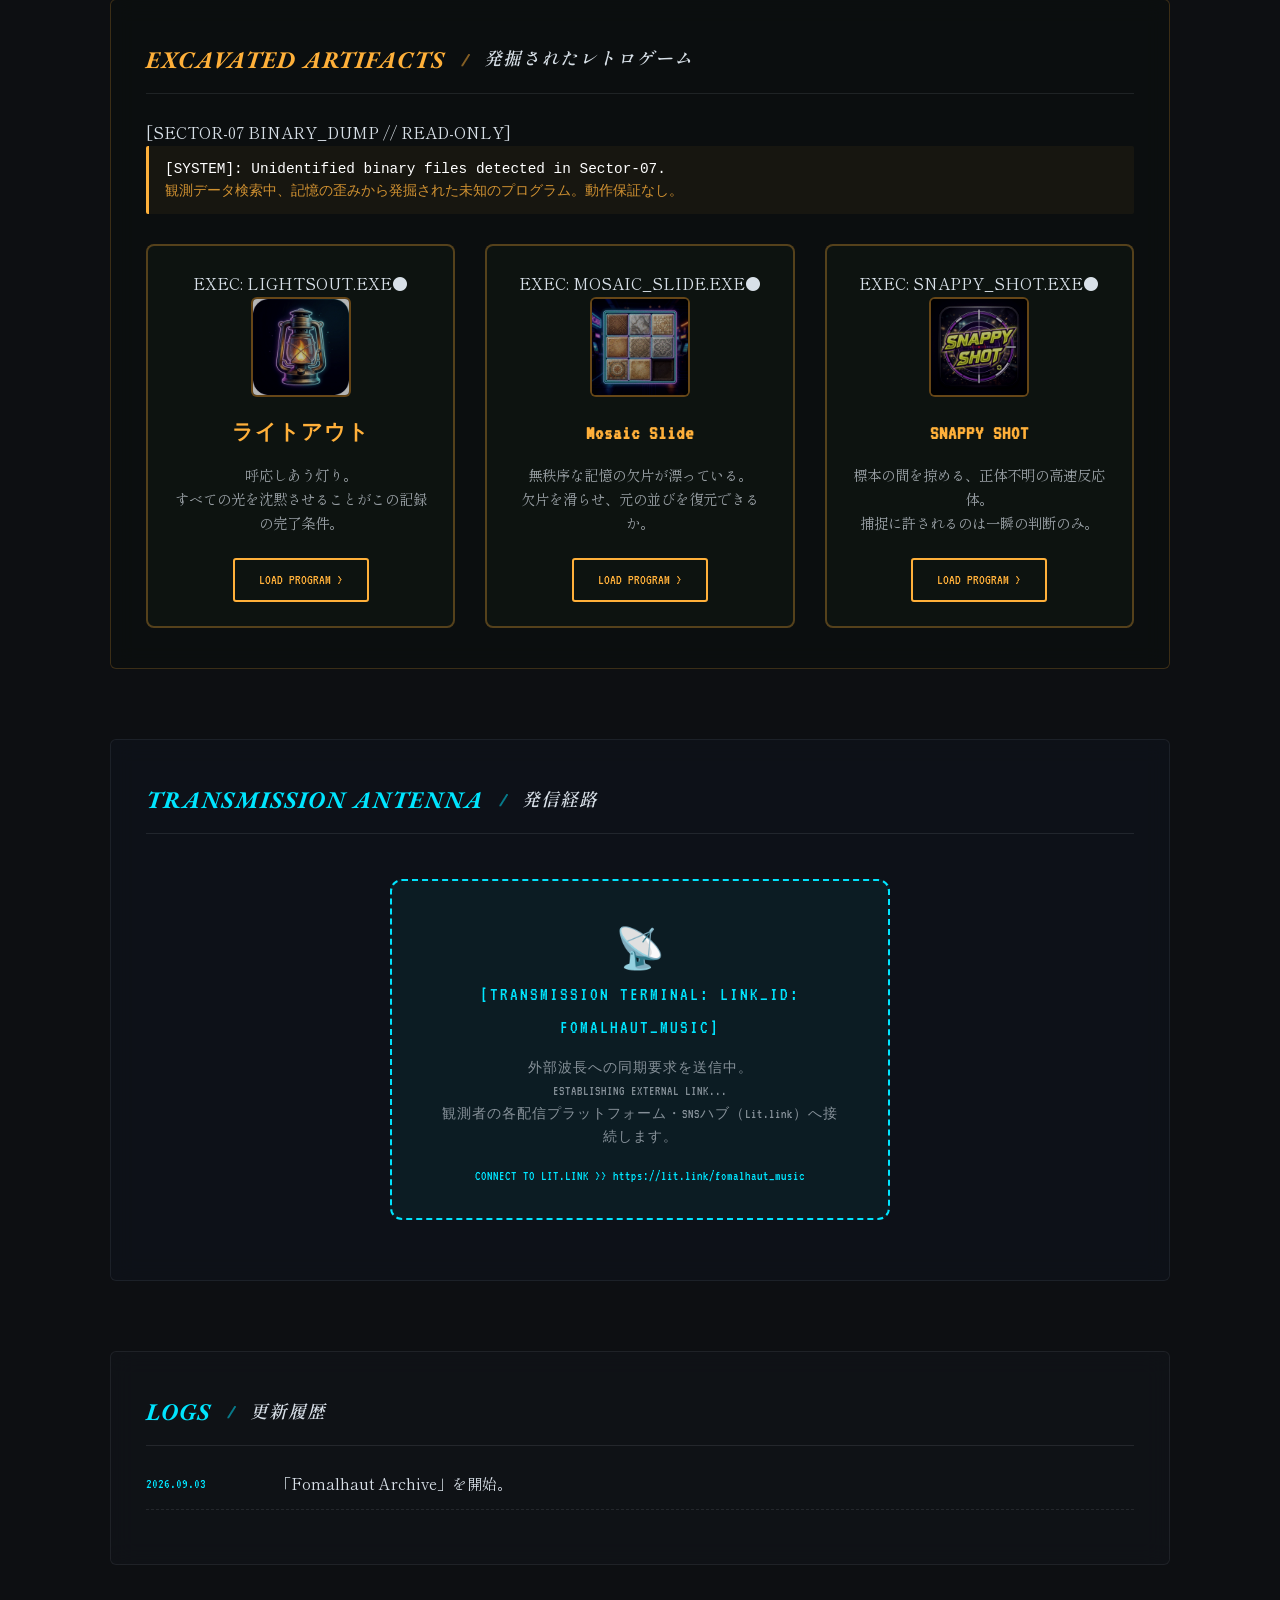
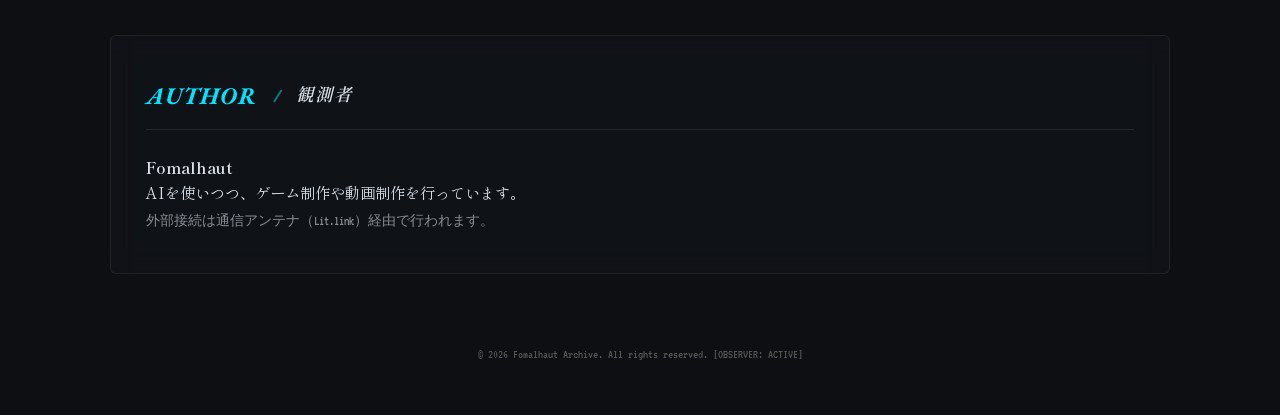
==== commit 338a99de: "Revise game descriptions and author information Updated game descriptions and author section for cla" ====
--- a/index.html
+++ b/index.html
@@ -53,7 +53,7 @@
                             <img src="assets/icons/lights_out_icon.png" alt="ライトアウト" class="game-icon">
                         </div>
                         <h3 class="game-title">ライトアウト</h3>
-                        <p class="game-desc">すべてのライトを消せ。<br>タイルをクリックすると周囲のライトが連動して切り替わる論理パズル。</p>
+                        <p class="game-desc">呼応しあう灯り。<br>すべての光を沈黙させることがこの記録の完了条件。</p>
                         <a href="./LightsOut/" target="_blank" rel="noopener noreferrer" class="play-button">LOAD PROGRAM &gt;</a>
                     </article>
 
@@ -64,7 +64,7 @@
                             <img src="assets/icons/mosaic_slide_icon.png" alt="Mosaic Slide" class="game-icon">
                         </div>
                         <h3 class="game-title">Mosaic Slide</h3>
-                        <p class="game-desc">数字を正しい順番に並べろ。<br>タイルをスライドさせてパズルを完成させるスライドパズル。</p>
+                        <p class="game-desc">無秩序な記憶の欠片が漂っている。<br>欠片を滑らせ、元の並びを復元できるか。</p>
                         <a href="./Mosaic_Slide/" target="_blank" rel="noopener noreferrer" class="play-button">LOAD PROGRAM &gt;</a>
                     </article>
 
@@ -75,7 +75,7 @@
                             <img src="assets/icons/snappy_shot_icon.png" alt="SNAPPY SHOT" class="game-icon">
                         </div>
                         <h3 class="game-title">SNAPPY SHOT</h3>
-                        <p class="game-desc">スピードが命の精密射撃。<br>次々と現れるターゲットを素早く撃ち抜くタイムアタック・シューティング。</p>
+                        <p class="game-desc">標本の間を掠める、正体不明の高速反応体。<br>捕捉に許されるのは一瞬の判断のみ。</p>
                         <a href="./SnappyShot/" target="_blank" rel="noopener noreferrer" class="play-button">LOAD PROGRAM &gt;</a>
                     </article>
                 </div>
@@ -103,26 +103,18 @@
                 <ul class="update-list">
                     <li class="update-item">
                         <span class="date">2026.09.03</span>
-                        <span class="content">サイトを「Fomalhaut Archive（静かな観測者のアーカイブ）」へ全面リニューアル。</span>
-                    </li>
-                    <li class="update-item">
-                        <span class="date">2026.05.16</span>
-                        <span class="content">新作「SNAPPY SHOT」を公開。サイトのデザインを微調整。</span>
-                    </li>
-                    <li class="update-item">
-                        <span class="date">2026.04.22</span>
-                        <span class="content">アーケードハブサイトを公開しました。</span>
+                        <span class="content">「Fomalhaut Archive」を開始。</span>
                     </li>
                 </ul>
             </section>
 
             <!-- 作者 -->
             <section id="author">
-                <h2><span>AUTHOR</span> <span class="divider">/</span> <span class="jp-text">作者</span></h2>
+                <h2><span>AUTHOR</span> <span class="divider">/</span> <span class="jp-text">観測者</span></h2>
                 <div class="profile">
                     <div>
                         <p><strong>Fomalhaut</strong></p>
-                        <p>AIを使いつつ、ゲーム制作、動画制作を行っています。</p>
+                        <p>AIを使いつつ、ゲーム制作や動画制作を行っています。</p>
                         <div class="sns-links">
                             <span class="sns-note">外部接続は通信アンテナ（Lit.link）経由で行われます。</span>
                         </div>
--- a/style.css
+++ b/style.css
@@ -321,16 +321,19 @@
 }
 
 /* 4. 軽量記憶アーカイブ (Lite-Data Vault): コンパクト横長リスト */
-.sector-lite_vault .sector-cards-grid {
-  grid-template-columns: 1fr;
-  gap: 12px;
-}
 .sector-lite_vault .archive-card {
   flex-direction: row;
   justify-content: space-between;
   align-items: center;
   padding: 16px 22px;
 }
+ /* 埋め込みプレイヤーがある場合は通常の縦並びレイアウトに戻す */
+     .sector-lite_vault .archive-card.embed-card {
+       flex-direction: column;
+       justify-content: flex-start;
+       align-items: stretch;
+       padding: 22px;
+     }
 .sector-lite_vault .card-title {
   margin-bottom: 0;
   font-size: 1rem;
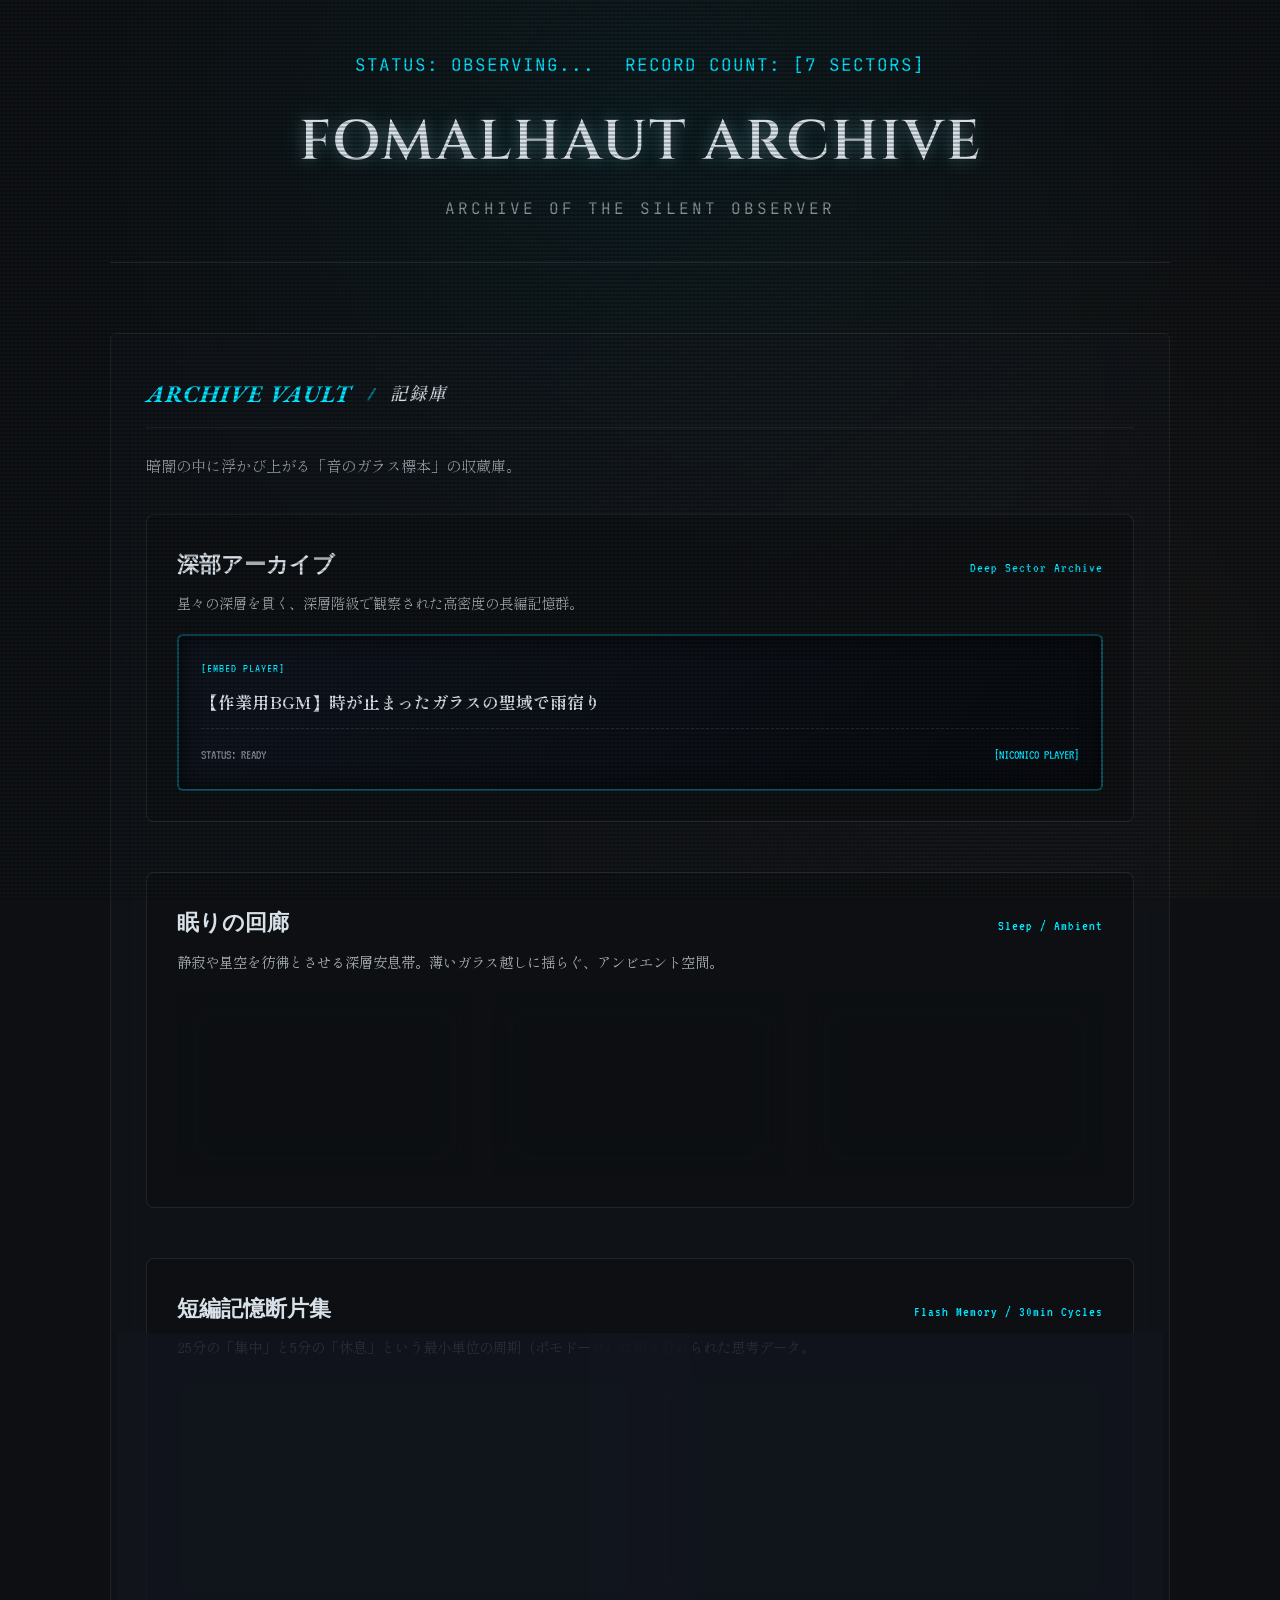
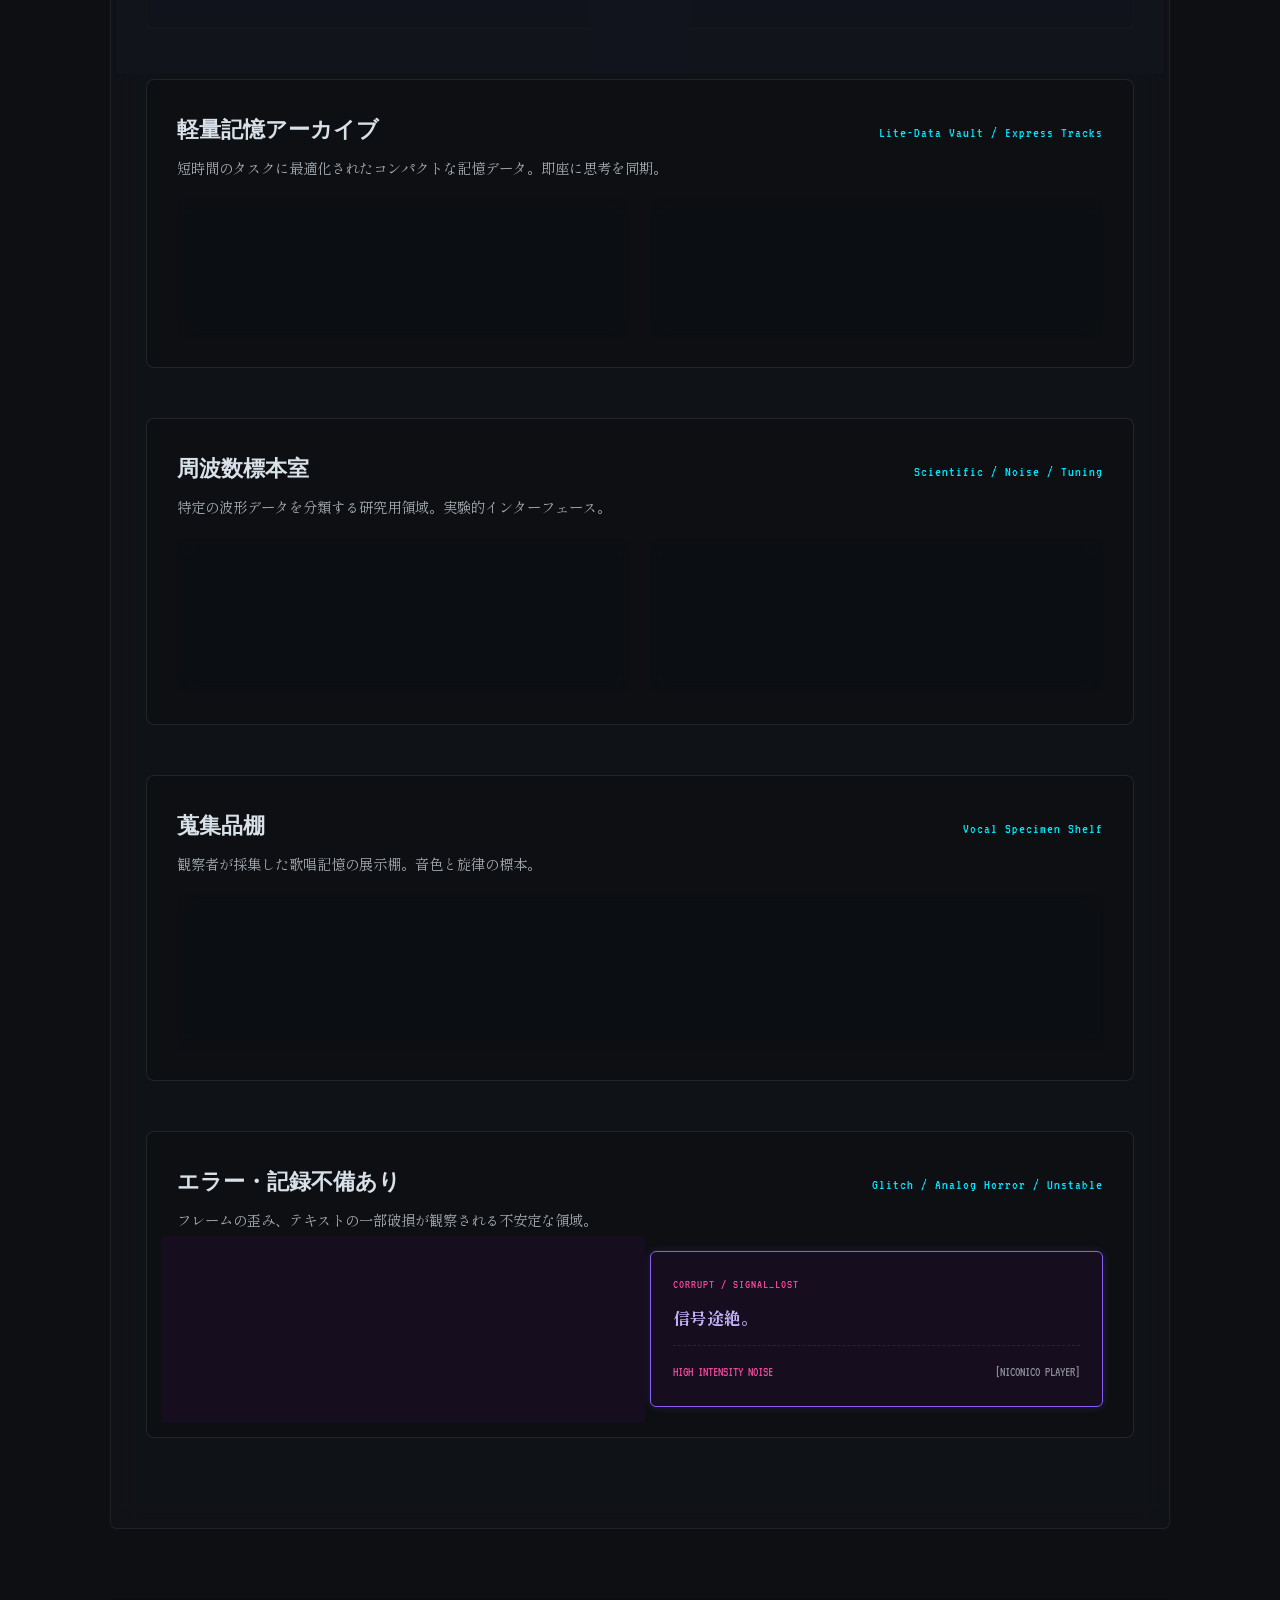
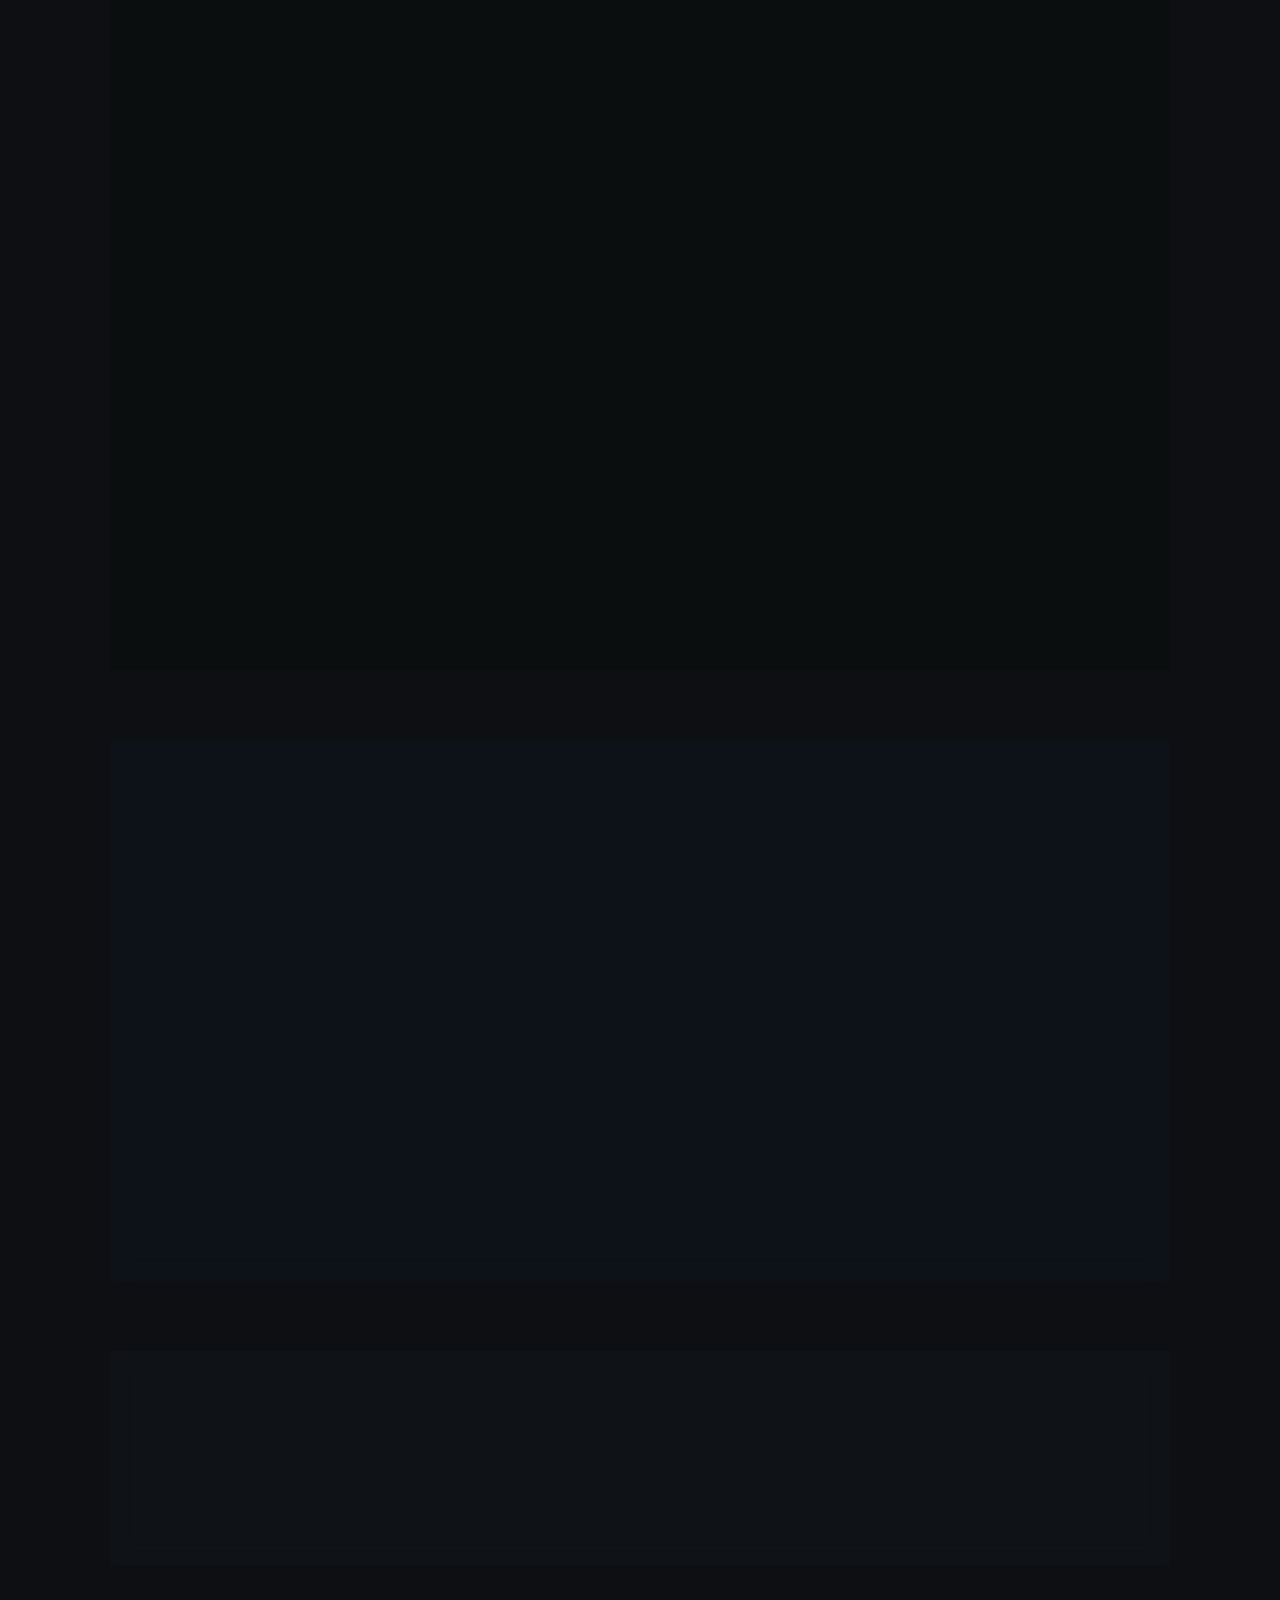
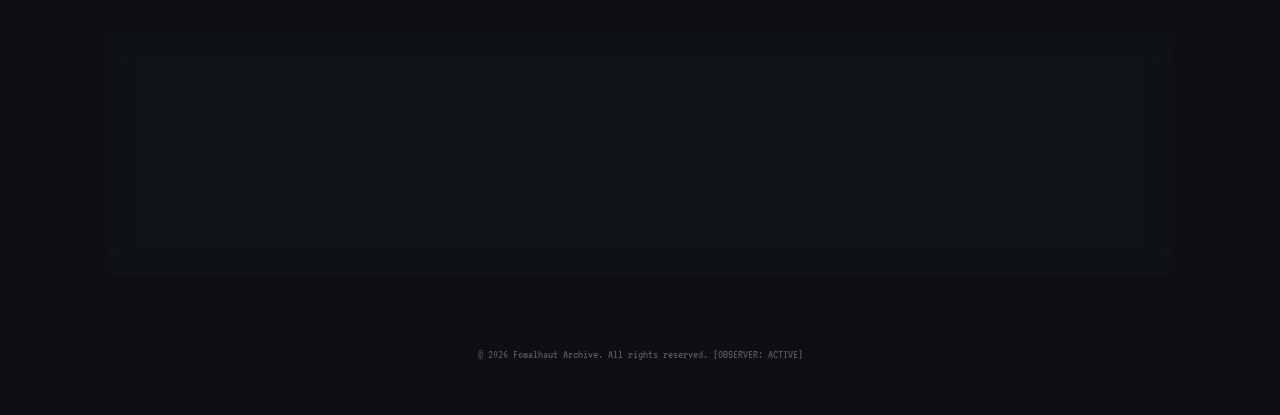
==== commit 9e73f6a9: "Update index.html" ====
--- a/index.html
+++ b/index.html
@@ -42,7 +42,7 @@
                 <h2><span>EXCAVATED ARTIFACTS</span> <span class="divider">/</span> <span class="jp-text">発掘されたレトロゲーム</span></h2>
                 <div class="dos-terminal-box">
                     <div class="dos-bar">[SECTOR-07 BINARY_DUMP // READ-ONLY]</div>
-                    <p class="arcade-flavor"><code>[SYSTEM]: Unidentified binary files detected in Sector-07.</code><br>観測データ検索中、記憶の歪みから発掘された未知のプログラム。動作保証なし。</p>
+                    <p class="arcade-flavor"><code>[SYSTEM]: Unidentified binary files detected in Sector-07.</code><br>観測データ検索中、記憶の歪みから発掘された未知のプログラム。プレイ記録は端末（ブラウザ）ごとに自動保存される。</p>
                 </div>
                 
                 <div class="game-grid dos-grid">
@@ -53,7 +53,7 @@
                             <img src="assets/icons/lights_out_icon.png" alt="ライトアウト" class="game-icon">
                         </div>
                         <h3 class="game-title">ライトアウト</h3>
-                        <p class="game-desc">呼応しあう灯り。<br>すべての光を沈黙させることがこの記録の完了条件。</p>
+                        <p class="game-desc">呼応しあう灯り。<br>すべての光を沈黙させることが<br>この記録の完了条件。</p>
                         <a href="./LightsOut/" target="_blank" rel="noopener noreferrer" class="play-button">LOAD PROGRAM &gt;</a>
                     </article>
 
@@ -64,7 +64,7 @@
                             <img src="assets/icons/mosaic_slide_icon.png" alt="Mosaic Slide" class="game-icon">
                         </div>
                         <h3 class="game-title">Mosaic Slide</h3>
-                        <p class="game-desc">無秩序な記憶の欠片が漂っている。<br>欠片を滑らせ、元の並びを復元できるか。</p>
+                        <p class="game-desc">無秩序な記憶の欠片が漂っている。<br>欠片を滑らせ、<br>元の並びを復元できるか。</p>
                         <a href="./Mosaic_Slide/" target="_blank" rel="noopener noreferrer" class="play-button">LOAD PROGRAM &gt;</a>
                     </article>
 
@@ -75,7 +75,7 @@
                             <img src="assets/icons/snappy_shot_icon.png" alt="SNAPPY SHOT" class="game-icon">
                         </div>
                         <h3 class="game-title">SNAPPY SHOT</h3>
-                        <p class="game-desc">標本の間を掠める、正体不明の高速反応体。<br>捕捉に許されるのは一瞬の判断のみ。</p>
+                        <p class="game-desc">標本の間を掠める、<br>正体不明の高速反応体。<br>捕捉に許されるのは一瞬の判断のみ。</p>
                         <a href="./SnappyShot/" target="_blank" rel="noopener noreferrer" class="play-button">LOAD PROGRAM &gt;</a>
                     </article>
                 </div>
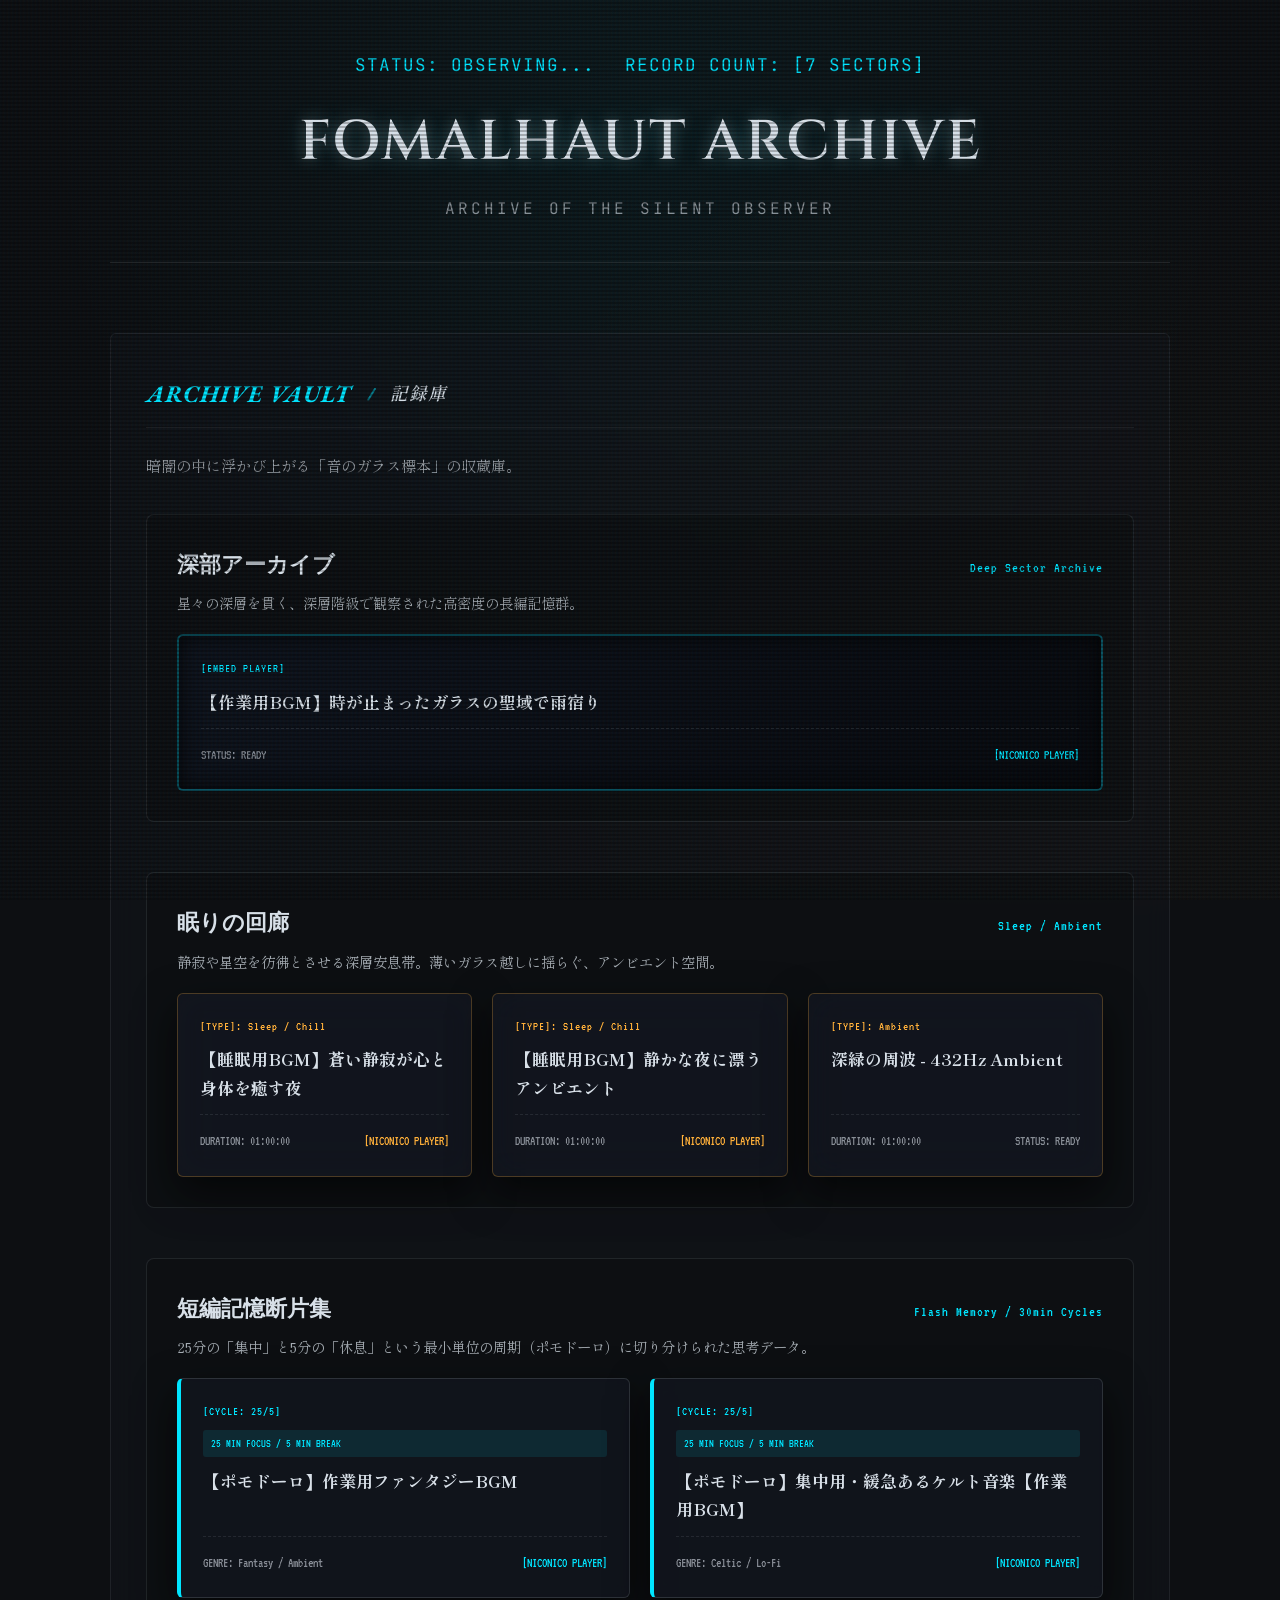
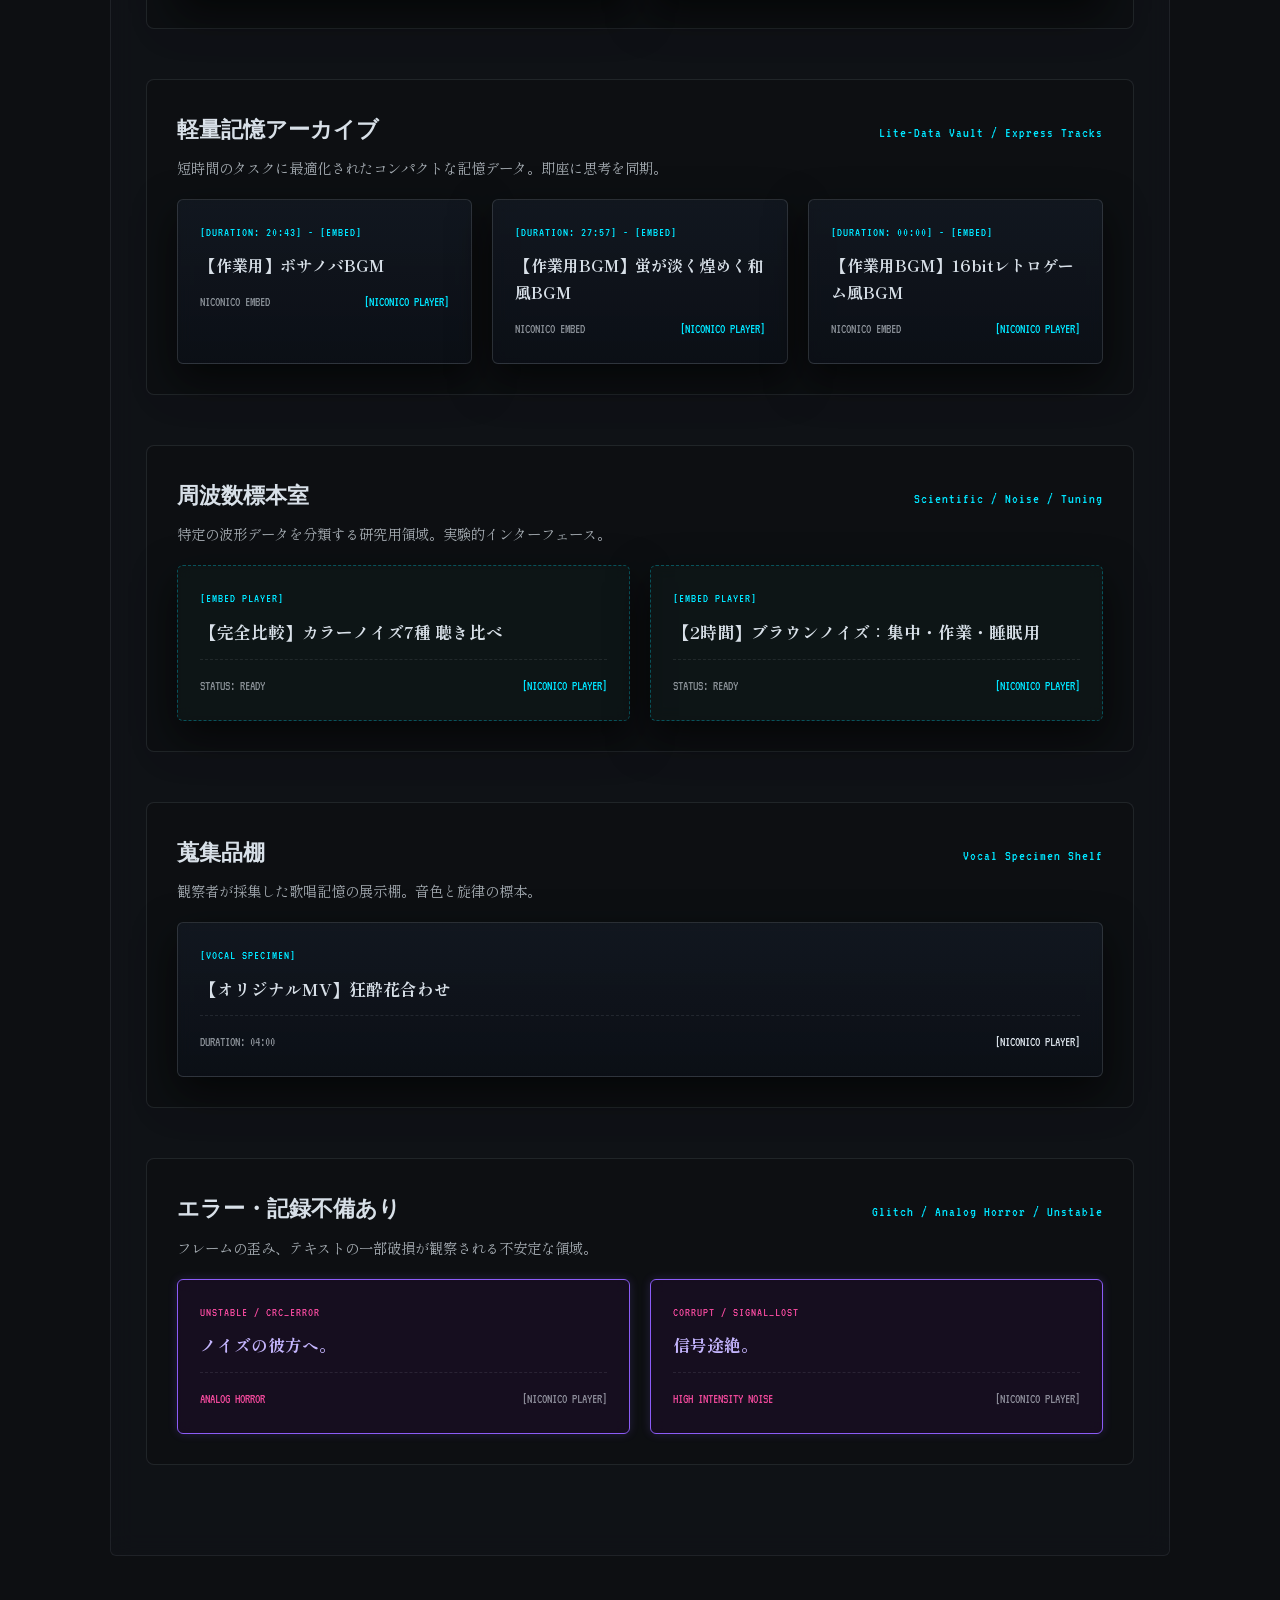
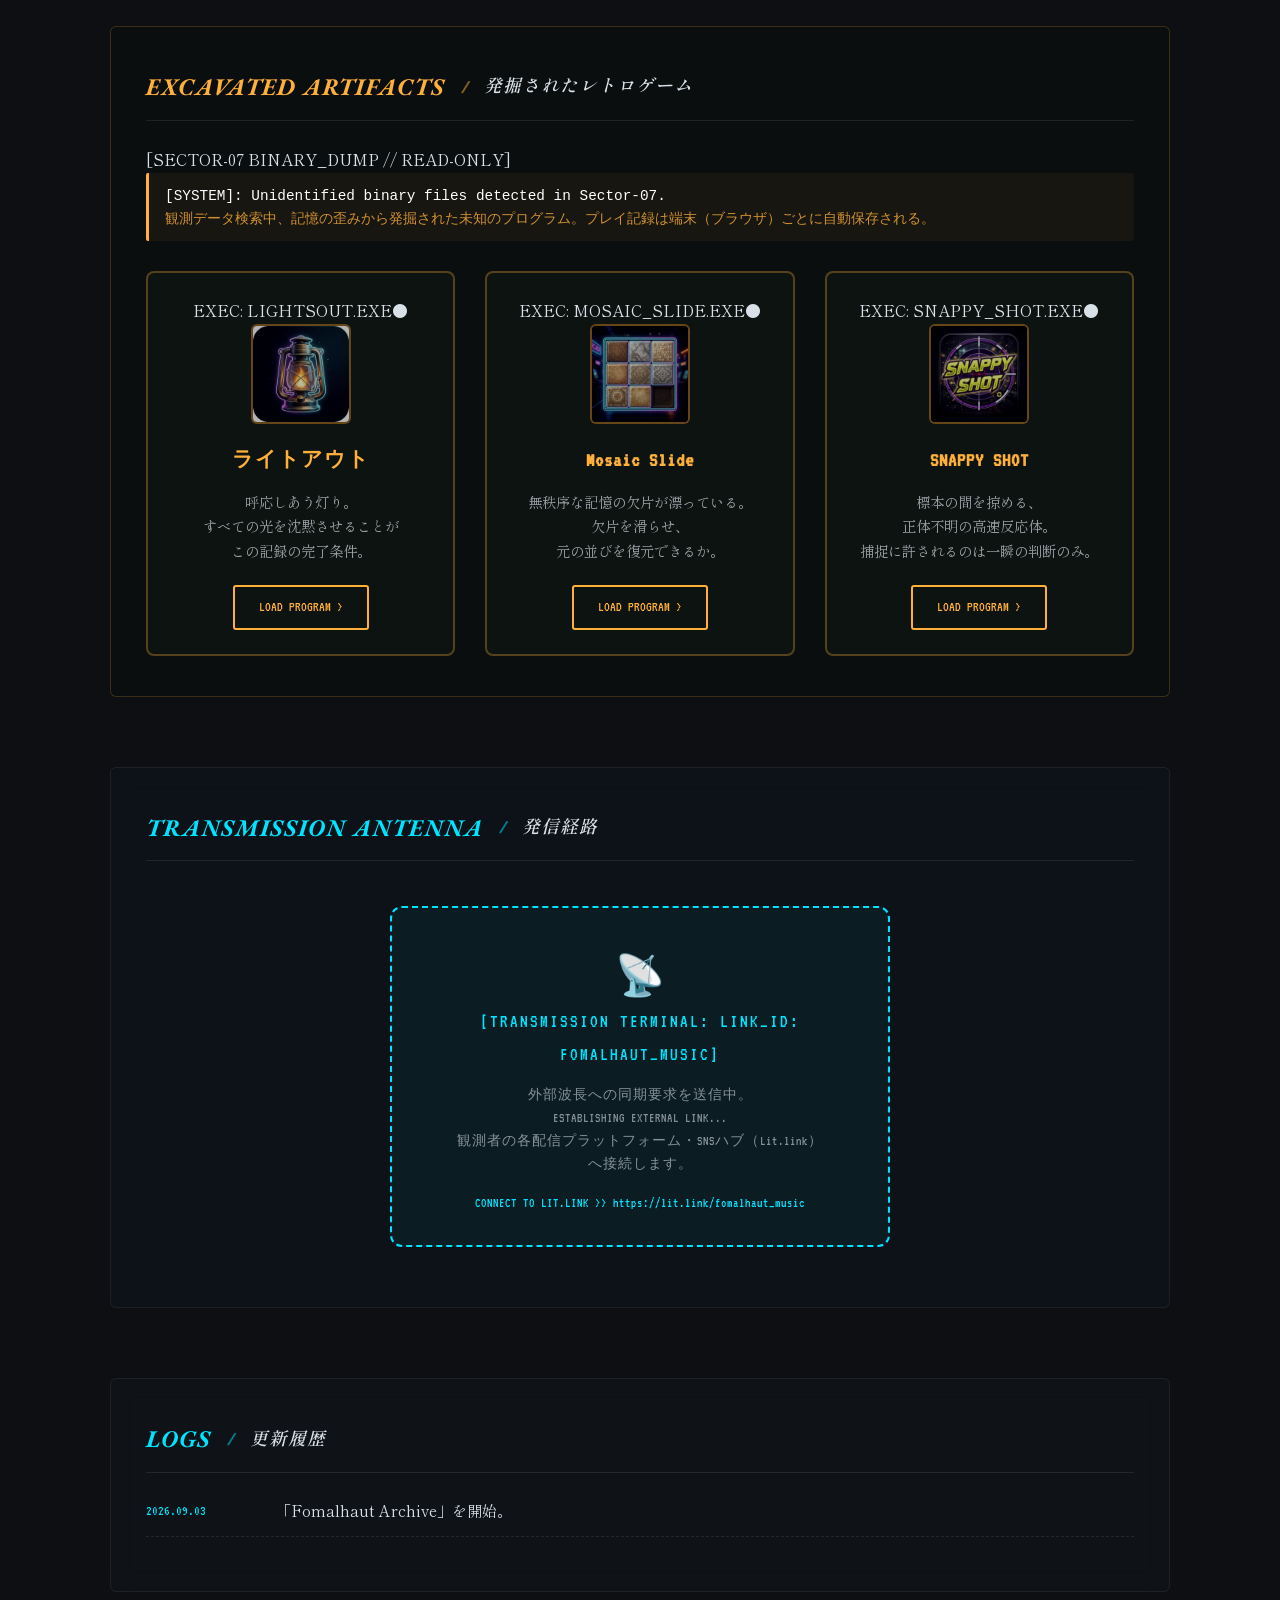
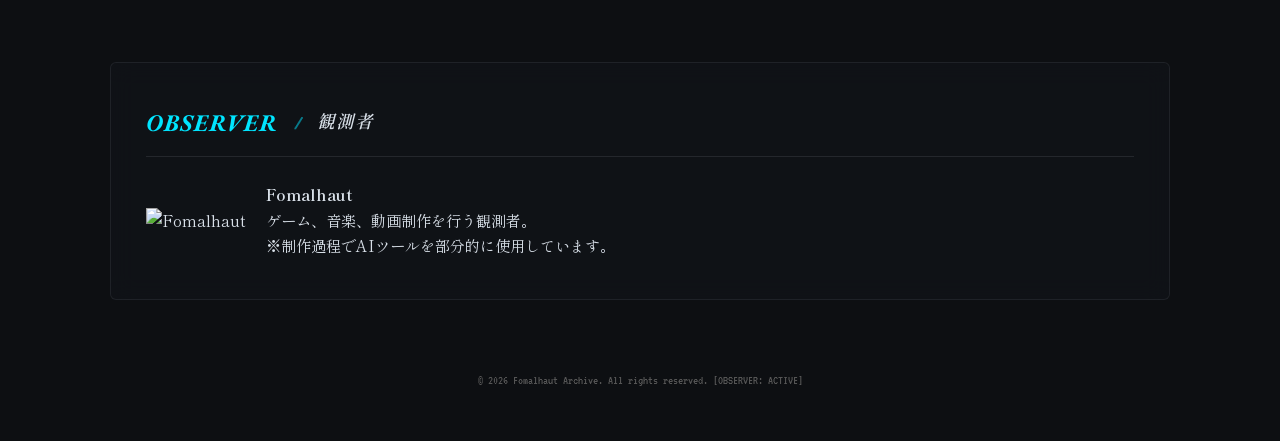
==== commit da59e098: "Revise author section and update text Updated author section with new content and formatting." ====
--- a/index.html
+++ b/index.html
@@ -90,7 +90,7 @@
                         <div class="antenna-icon">📡</div>
                         <div class="antenna-text">
                             <span class="broadcast-label" style="display:block; margin-bottom: 8px;">[TRANSMISSION TERMINAL: LINK_ID: FOMALHAUT_MUSIC]</span>
-                            <span class="broadcast-sub" style="display:block; margin-bottom: 4px;">外部波長への同期要求を送信中。<br>ESTABLISHING EXTERNAL LINK...<br>観測者の各配信プラットフォーム・SNSハブ（Lit.link）へ接続します。</span>
+                            <span class="broadcast-sub" style="display:block; margin-bottom: 4px;">外部波長への同期要求を送信中。<br>ESTABLISHING EXTERNAL LINK...<br>観測者の各配信プラットフォーム・SNSハブ（Lit.link）<br>へ接続します。</span>
                             <span class="broadcast-sub" style="color: var(--cyan-pulse); margin-top: 8px; display:inline-block;">CONNECT TO LIT.LINK &gt;&gt; https://lit.link/fomalhaut_music</span>
                         </div>
                     </a>
@@ -109,18 +109,16 @@
             </section>
 
             <!-- 作者 -->
-            <section id="author">
-                <h2><span>AUTHOR</span> <span class="divider">/</span> <span class="jp-text">観測者</span></h2>
-                <div class="profile">
-                    <div>
-                        <p><strong>Fomalhaut</strong></p>
-                        <p>AIを使いつつ、ゲーム制作や動画制作を行っています。</p>
-                        <div class="sns-links">
-                            <span class="sns-note">外部接続は通信アンテナ（Lit.link）経由で行われます。</span>
-                        </div>
-                    </div>
-                </div>
-            </section>
+<section id="author">
+    <h2><span>OBSERVER</span> <span class="divider">/</span> <span class="jp-text">観測者</span></h2>
+    <div class="profile">
+        <img src="assets/icons/OBSERVER_icon.png" alt="Fomalhaut" class="profile-icon">
+        <div>
+            <p><strong>Fomalhaut</strong></p>
+             <p>ゲーム、音楽、動画制作を行う観測者。<br>※制作過程でAIツールを部分的に使用しています。</p>
+        </div>
+    </div>
+</section>
         </main>
 
         <footer style="text-align: center; margin-top: 40px; color: #555; font-size: 0.8rem; font-family: 'VT323', monospace;">
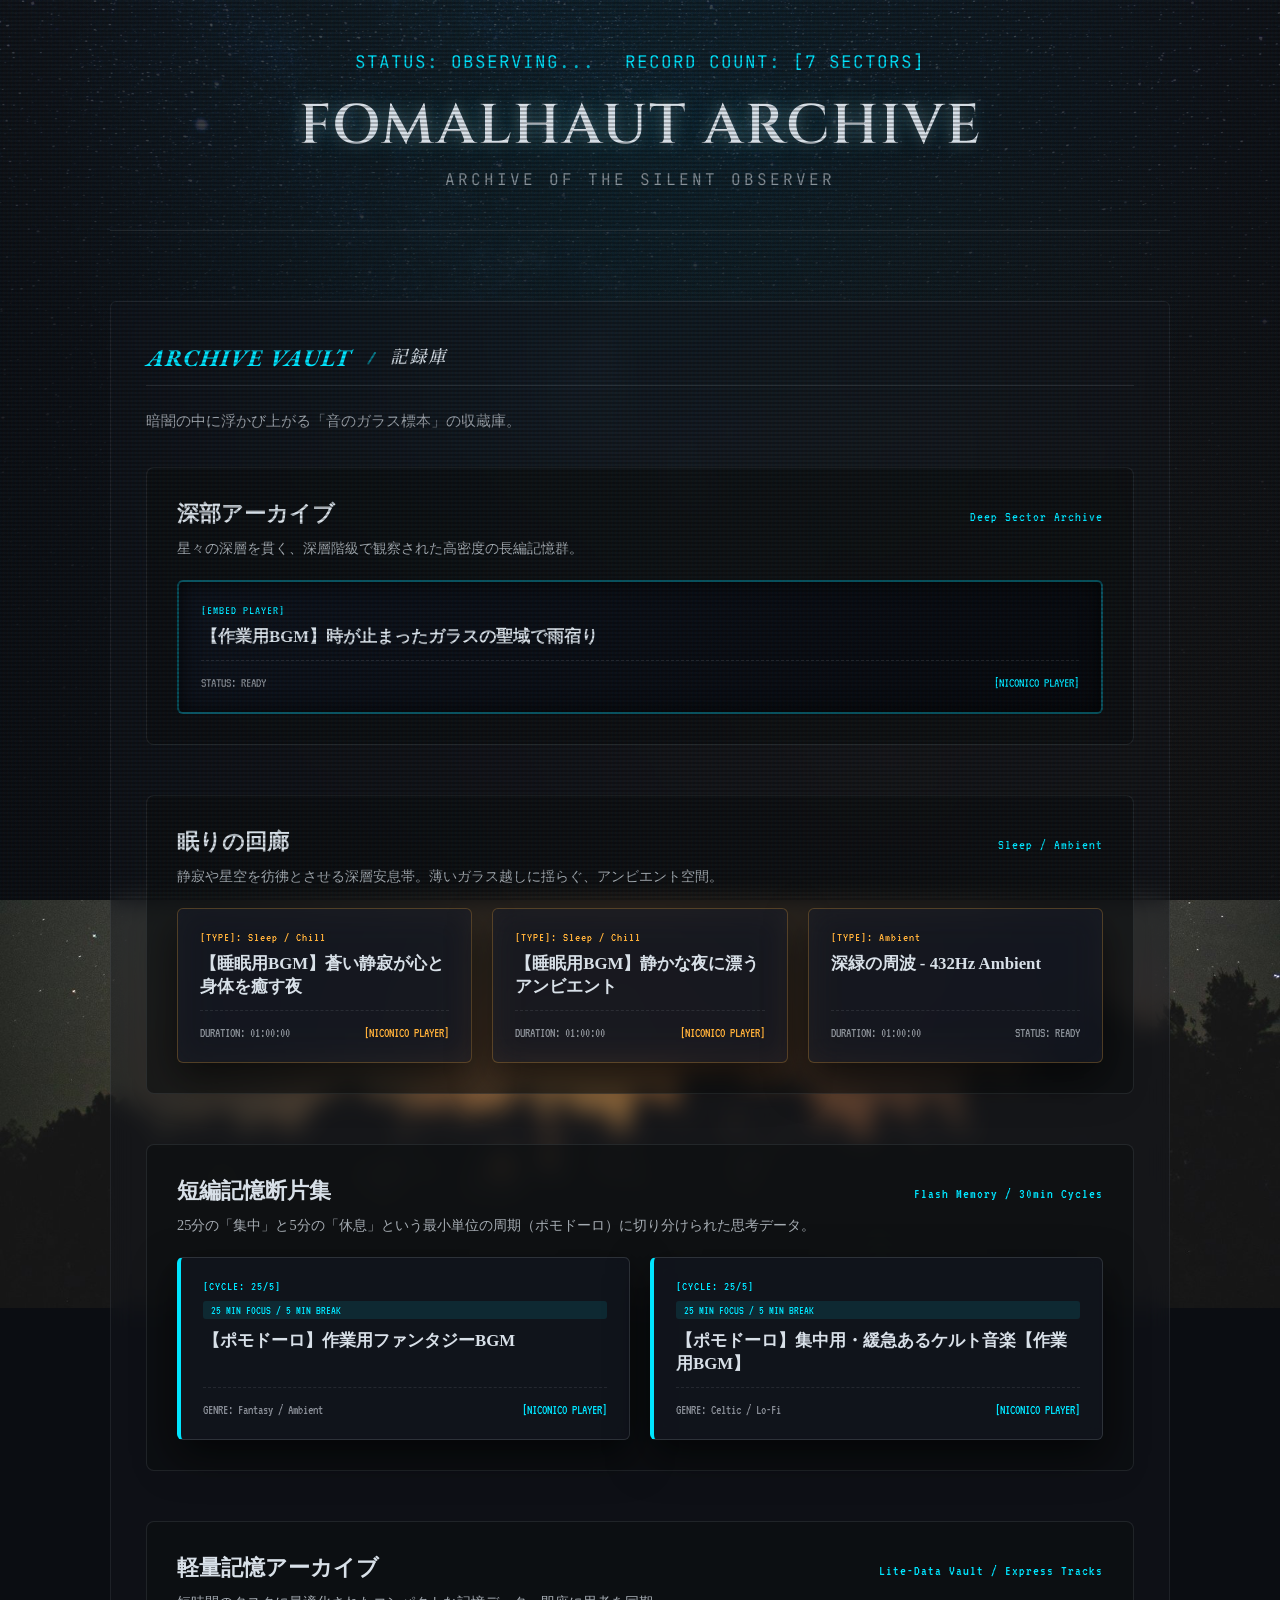
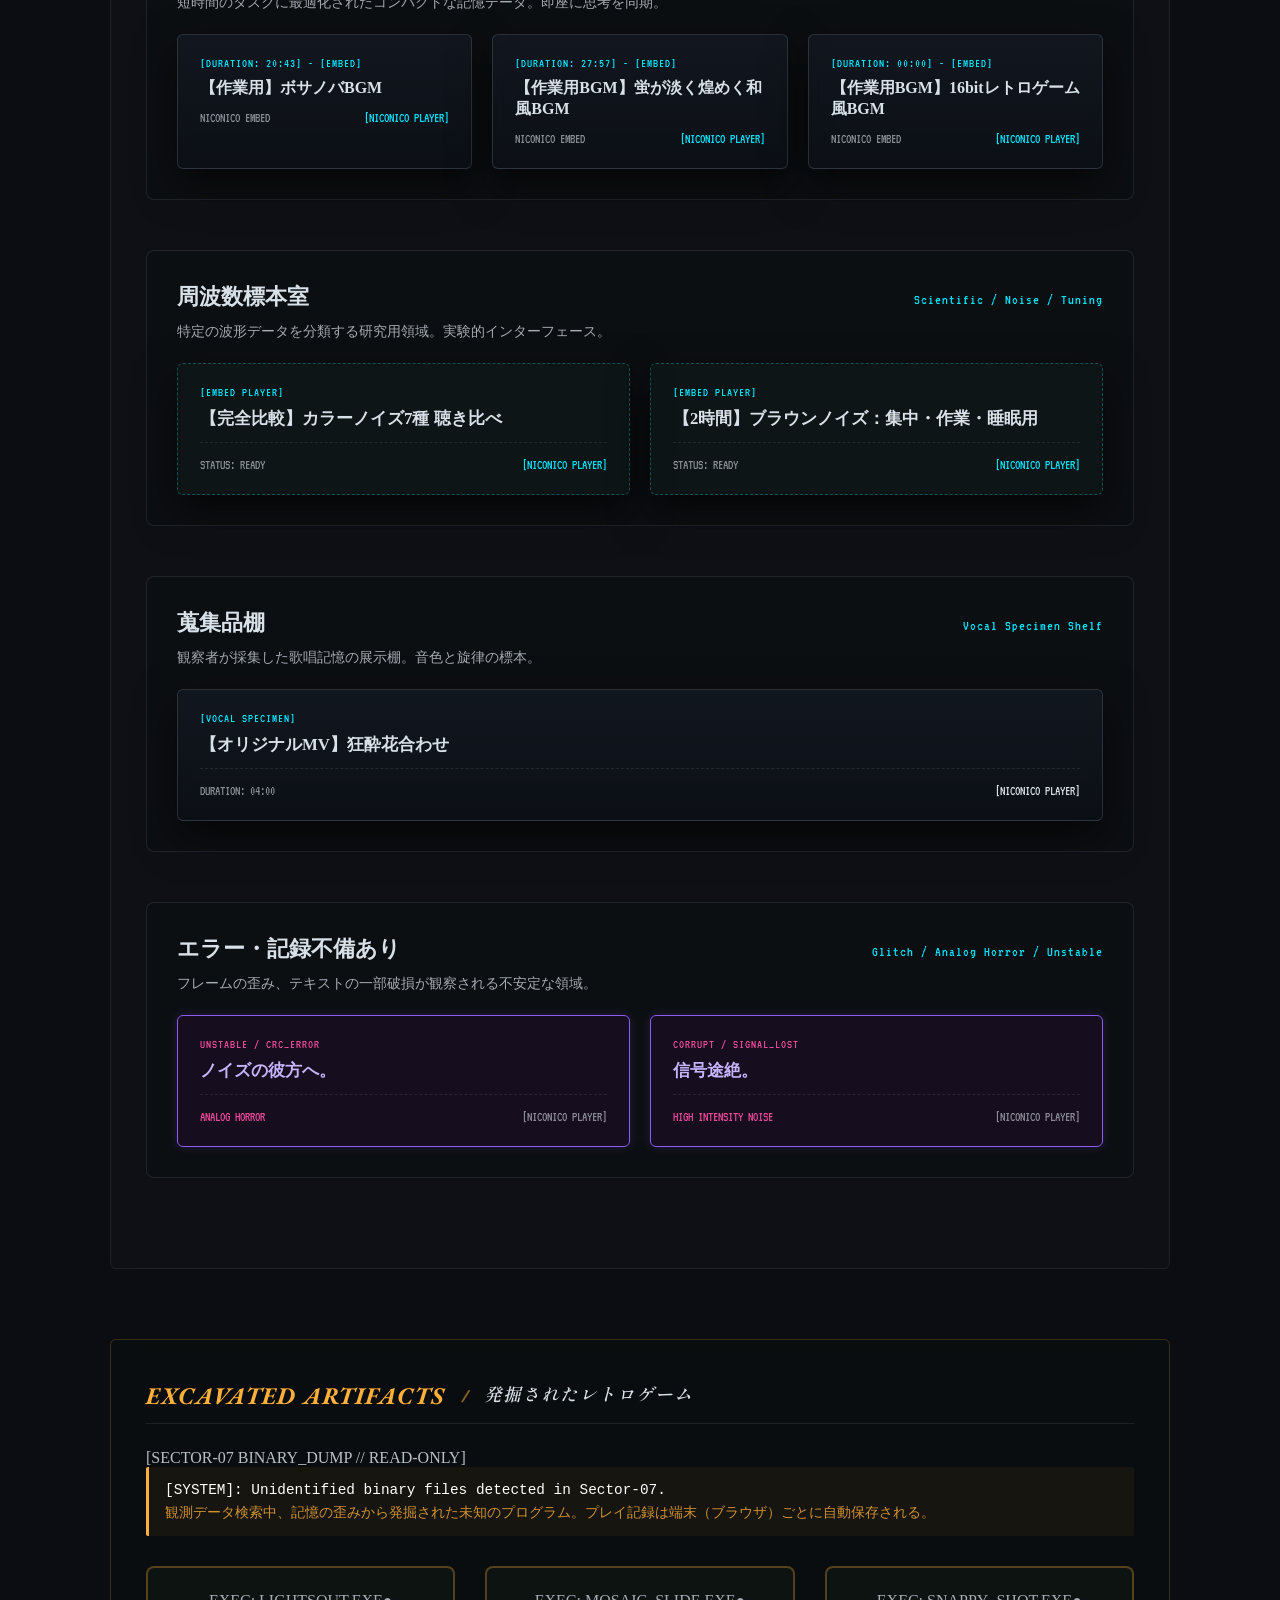
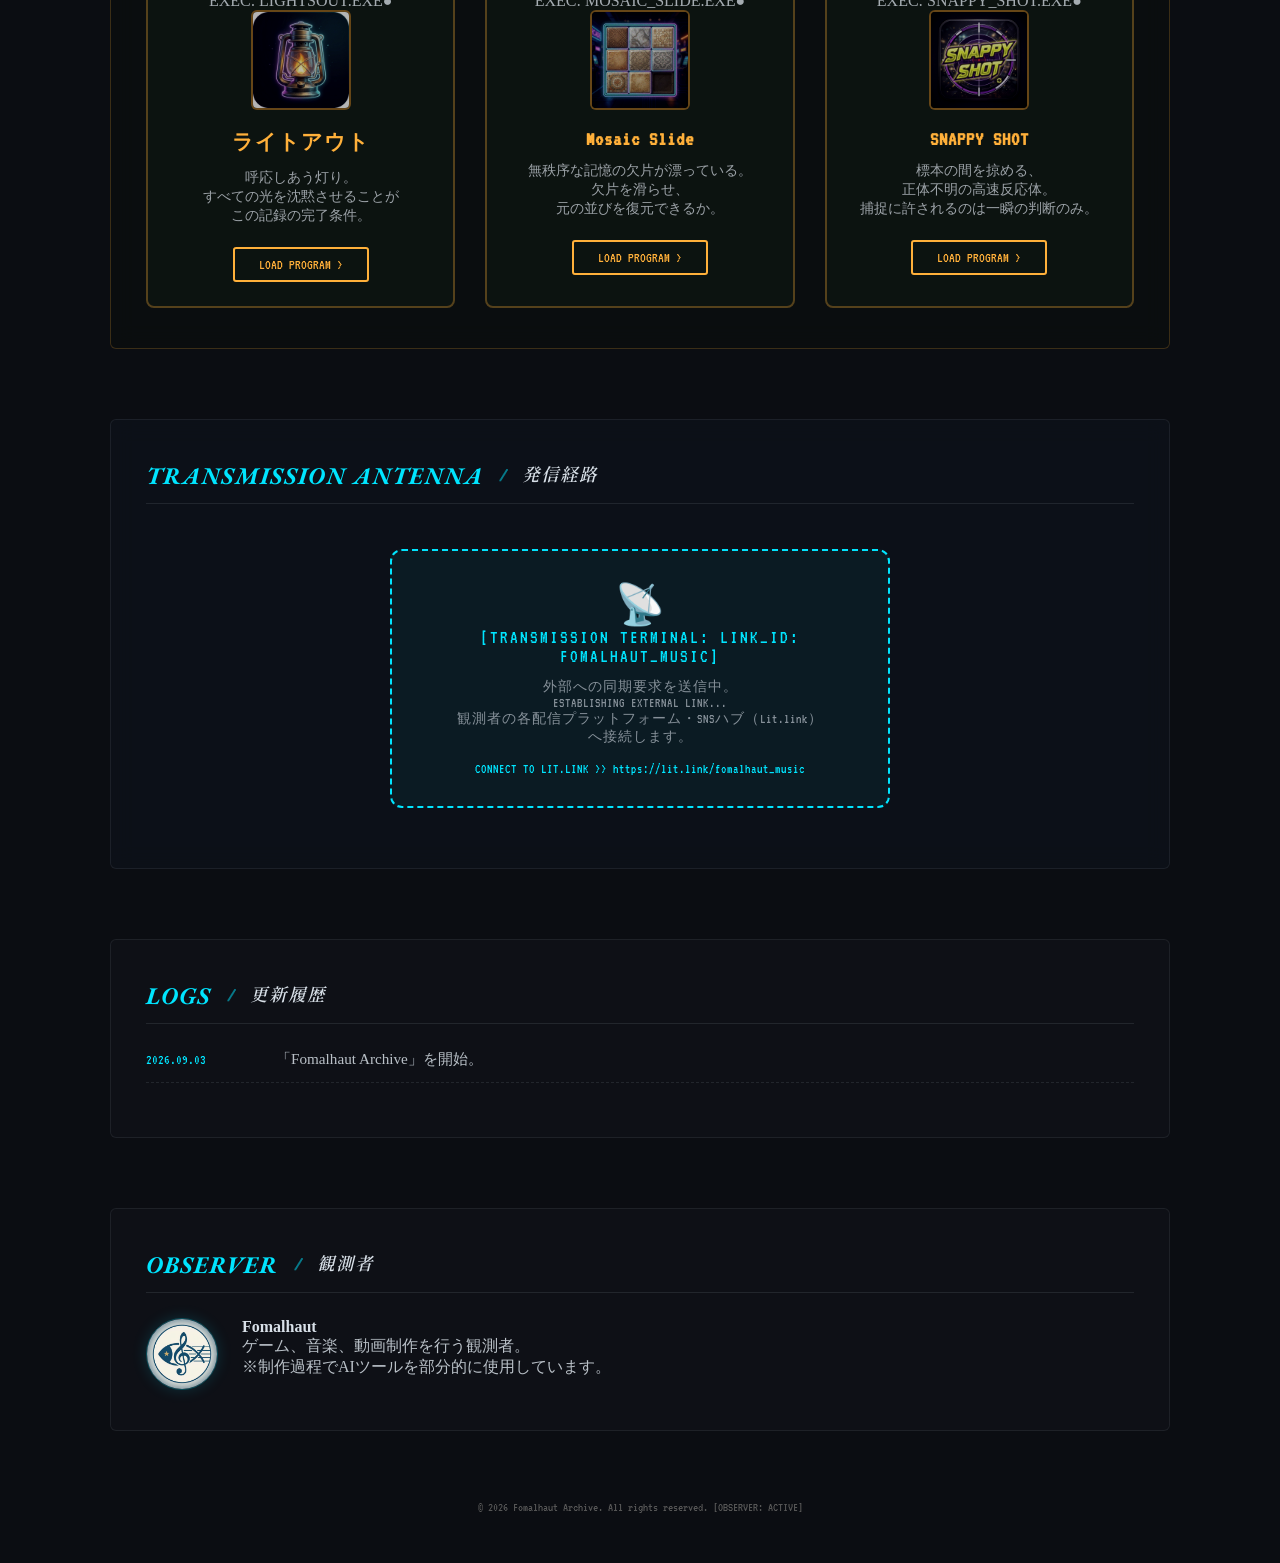
==== commit 65f507d0: "Modify synchronization request message in index.html Updated the text for the external synchronizati" ====
--- a/index.html
+++ b/index.html
@@ -90,7 +90,7 @@
                         <div class="antenna-icon">📡</div>
                         <div class="antenna-text">
                             <span class="broadcast-label" style="display:block; margin-bottom: 8px;">[TRANSMISSION TERMINAL: LINK_ID: FOMALHAUT_MUSIC]</span>
-                            <span class="broadcast-sub" style="display:block; margin-bottom: 4px;">外部波長への同期要求を送信中。<br>ESTABLISHING EXTERNAL LINK...<br>観測者の各配信プラットフォーム・SNSハブ（Lit.link）<br>へ接続します。</span>
+                            <span class="broadcast-sub" style="display:block; margin-bottom: 4px;">外部への同期要求を送信中。<br>ESTABLISHING EXTERNAL LINK...<br>観測者の各配信プラットフォーム・SNSハブ（Lit.link）<br>へ接続します。</span>
                             <span class="broadcast-sub" style="color: var(--cyan-pulse); margin-top: 8px; display:inline-block;">CONNECT TO LIT.LINK &gt;&gt; https://lit.link/fomalhaut_music</span>
                         </div>
                     </a>
--- a/style.css
+++ b/style.css
@@ -26,15 +26,23 @@
 }
 
 body {
-  background-color: var(--deep-void);
+  background-color: #0b0d12;
   background-image: 
     radial-gradient(circle at 50% 15%, rgba(0, 229, 255, 0.05) 0%, transparent 60%),
-    radial-gradient(circle at 80% 80%, rgba(255, 176, 58, 0.03) 0%, transparent 50%);
+    radial-gradient(circle at 80% 80%, rgba(255, 176, 58, 0.03) 0%, transparent 50%),
+    linear-gradient(rgba(11,13,18,0.75), rgba(11,13,18,0.9) 40%, rgba(11,13,18,0.97) 100%),
+    url('assets/bg/header_starry_sky.jpg');
+  background-size: auto, auto, cover, cover;
+  background-position: center, center, center 60%, center 60%;
+  background-repeat: no-repeat;
   background-attachment: fixed;
-  color: var(--pale-ash);
-  font-family: var(--font-jp);
-  overflow-x: hidden;
-  line-height: 1.7;
+}
+
+/* モバイルではbackground-attachment: fixedが不安定なため、scrollに切り替え */
+@media (max-width: 768px) {
+  body {
+    background-attachment: scroll, scroll, scroll, scroll;
+  }
 }
 
 /* 粒状のノイズテクスチャ（有機的な粒子ノイズ） */
@@ -481,6 +489,17 @@
 .game-card:hover .game-icon {
   filter: brightness(0.95) contrast(1.05) grayscale(0%);
 }
+.dos-bar {
+  color: var(--pale-ash);
+  opacity: 0.85;
+}
+
+.game-status-line {
+  color: rgba(216, 224, 232, 0.75);
+  display: flex;
+  justify-content: space-between;
+  align-items: center;
+}
 
 .game-title {
   font-family: var(--font-mono);
@@ -606,12 +625,30 @@
   width: 130px;
   flex-shrink: 0;
 }
-
+.content {
+  color: rgba(216, 224, 232, 0.85);
+}
 .profile {
   display: flex;
-  align-items: center;
-  gap: 20px;
-  font-size: 0.95rem;
+  align-items: flex-start;
+  gap: 24px;
+}
+
+.profile p {
+  color: rgba(216, 224, 232, 0.85);
+}
+
+.profile strong {
+  color: var(--pale-ash);
+}
+
+.profile-icon {
+  width: 72px;
+  height: 72px;
+  border-radius: 50%;
+  border: 1px solid rgba(0, 229, 255, 0.3);
+  box-shadow: 0 0 15px rgba(0, 229, 255, 0.15);
+  flex-shrink: 0;
 }
 
 .sns-note {
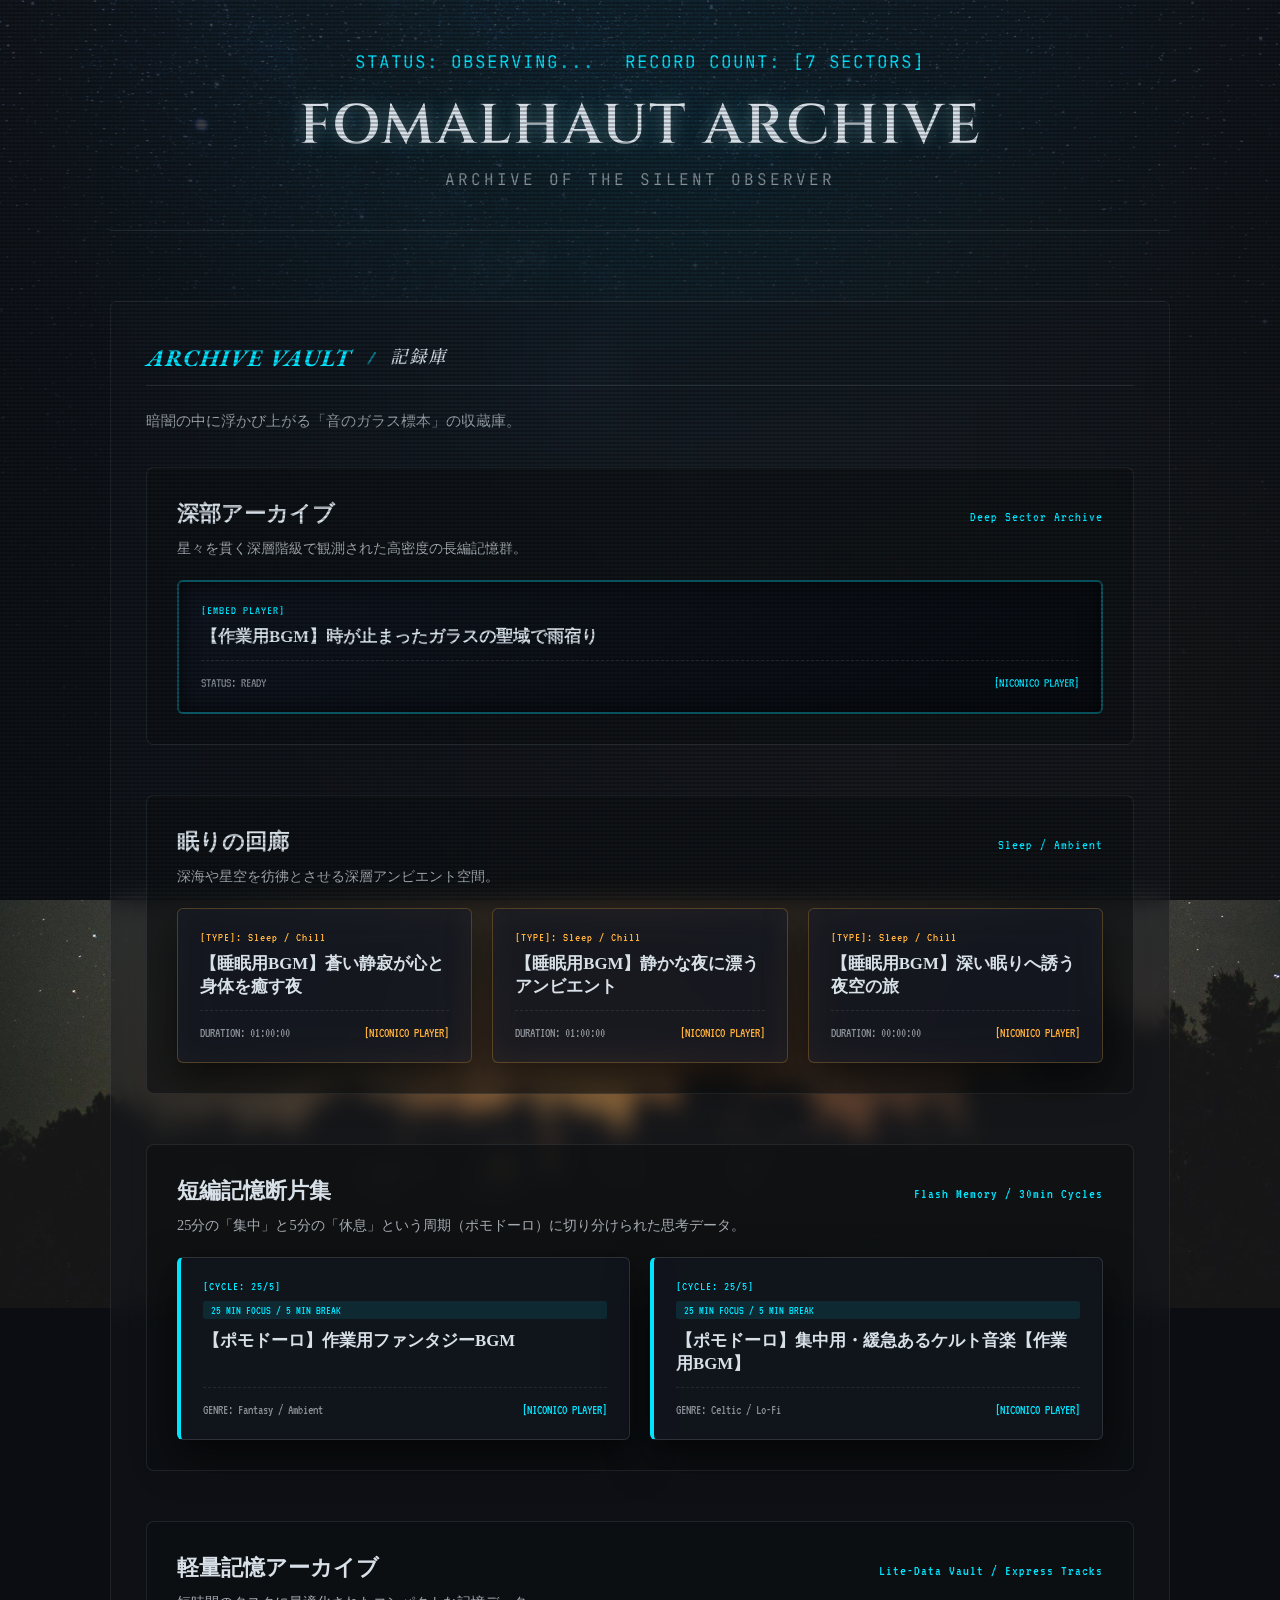
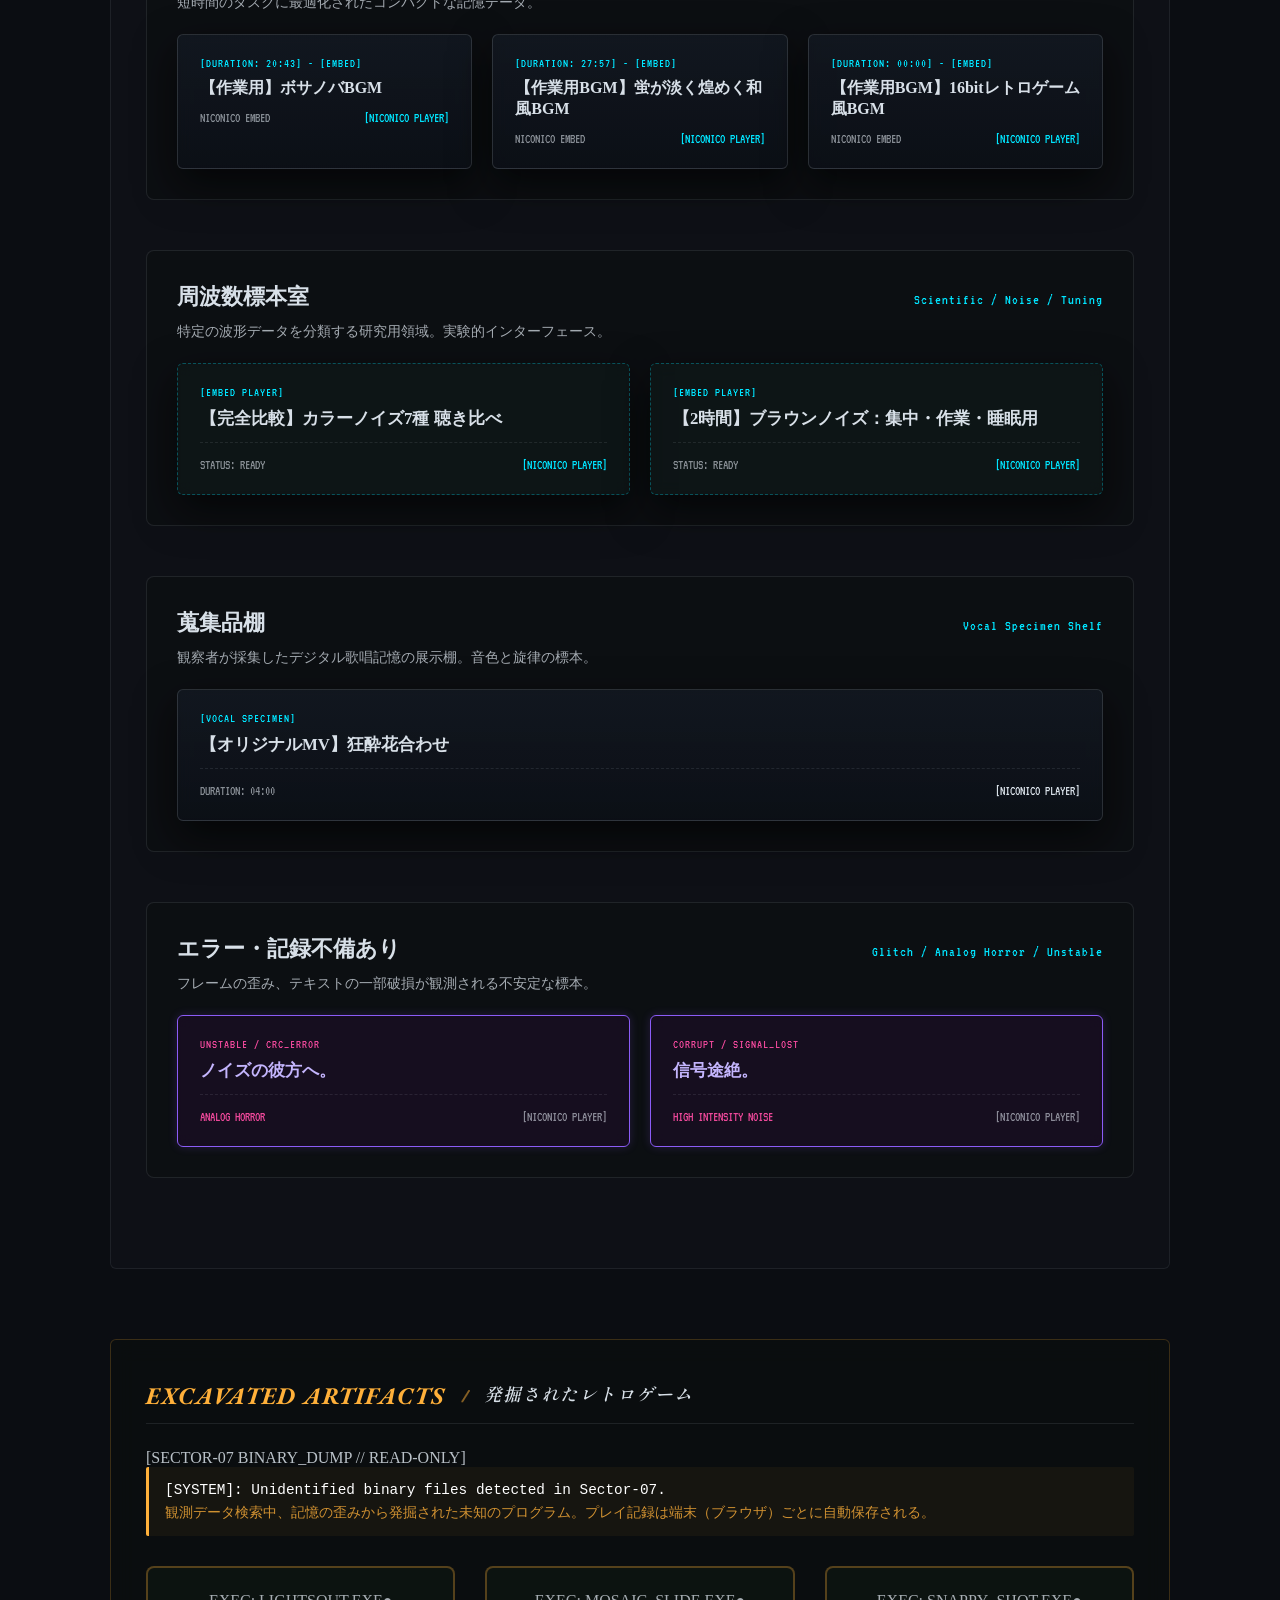
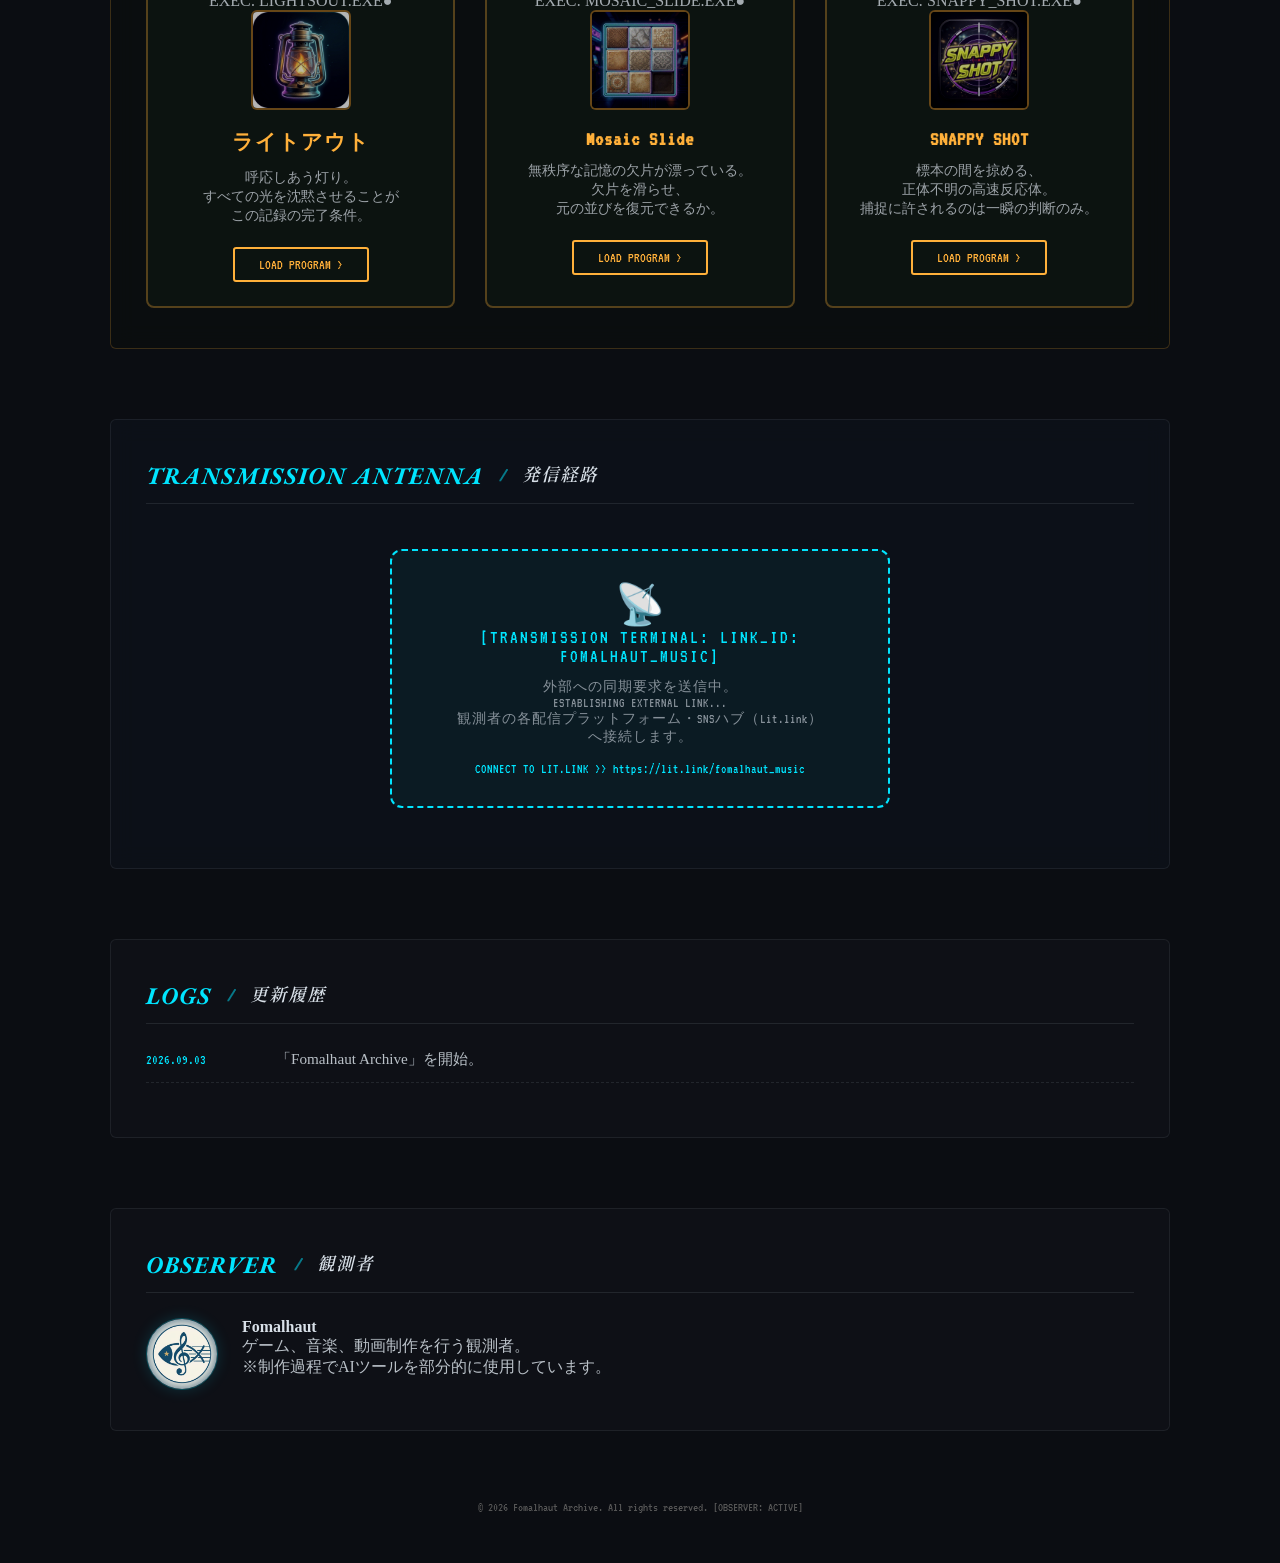
==== commit 62df859a: "Integrate Google Tag Manager into index.html Added Google Tag Manager script and noscript tag for tr" ====
--- a/index.html
+++ b/index.html
@@ -10,8 +10,19 @@
     <link rel="preconnect" href="https://fonts.gstatic.com" crossorigin>
     <link href="https://fonts.googleapis.com/css2?family=Cinzel:wght@400;600&family=EB+Garamond:ital,wght@0,600;1,600&family=JetBrains+Mono:wght@300;400&family=Noto+Sans+JP:wght@300;400;700&family=Shippori+Mincho:wght@600;700&family=VT323&display=swap" rel="stylesheet">
     <link rel="stylesheet" href="style.css">
+    <!-- Google Tag Manager -->
+<script>(function(w,d,s,l,i){w[l]=w[l]||[];w[l].push({'gtm.start':
+new Date().getTime(),event:'gtm.js'});var f=d.getElementsByTagName(s)[0],
+j=d.createElement(s),dl=l!='dataLayer'?'&l='+l:'';j.async=true;j.src=
+'https://www.googletagmanager.com/gtm.js?id='+i+dl;f.parentNode.insertBefore(j,f);
+})(window,document,'script','dataLayer','GTM-PMQ3222B');</script>
+<!-- End Google Tag Manager -->
 </head>
 <body>
+    <!-- Google Tag Manager (noscript) -->
+<noscript><iframe src="https://www.googletagmanager.com/ns.html?id=GTM-PMQ3222B"
+height="0" width="0" style="display:none;visibility:hidden"></iframe></noscript>
+<!-- End Google Tag Manager (noscript) -->
     <div class="container">
         <!-- ヘッダー / 観測室入口 -->
         <header class="observer-header">
